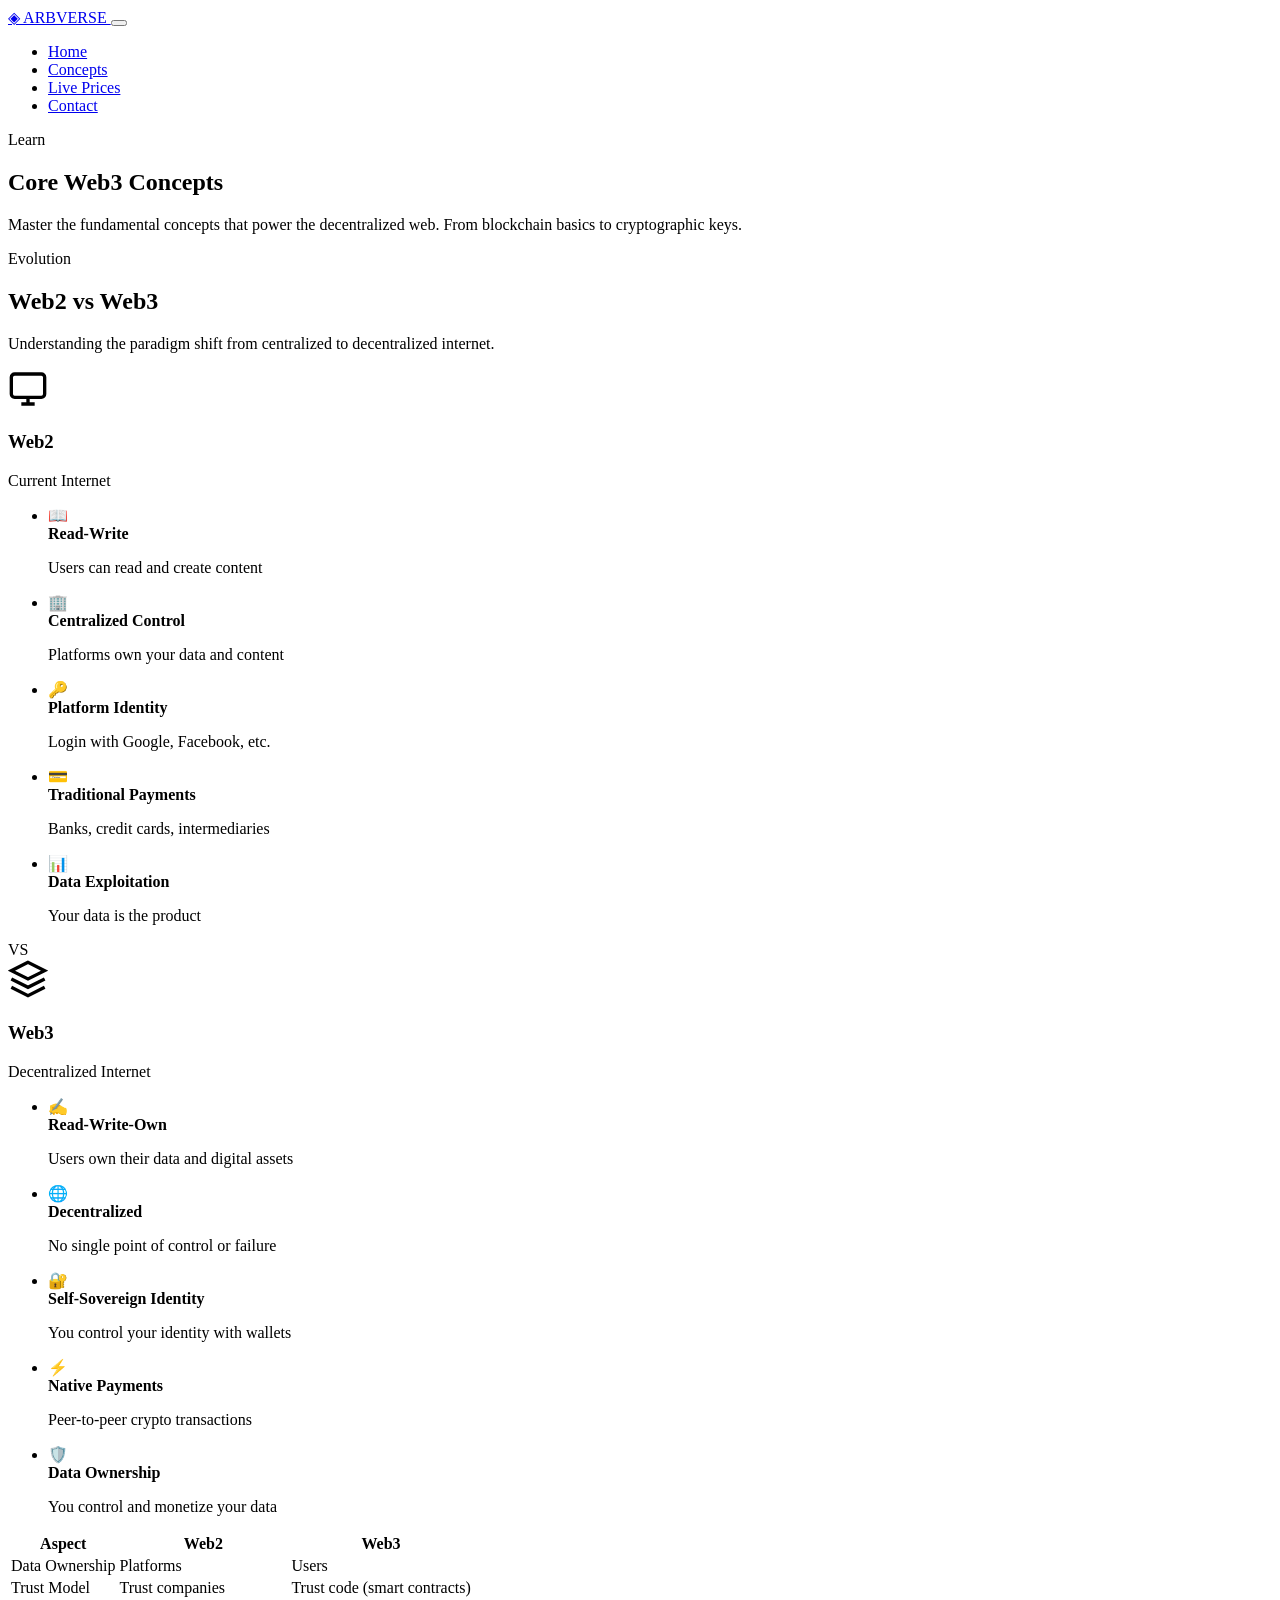
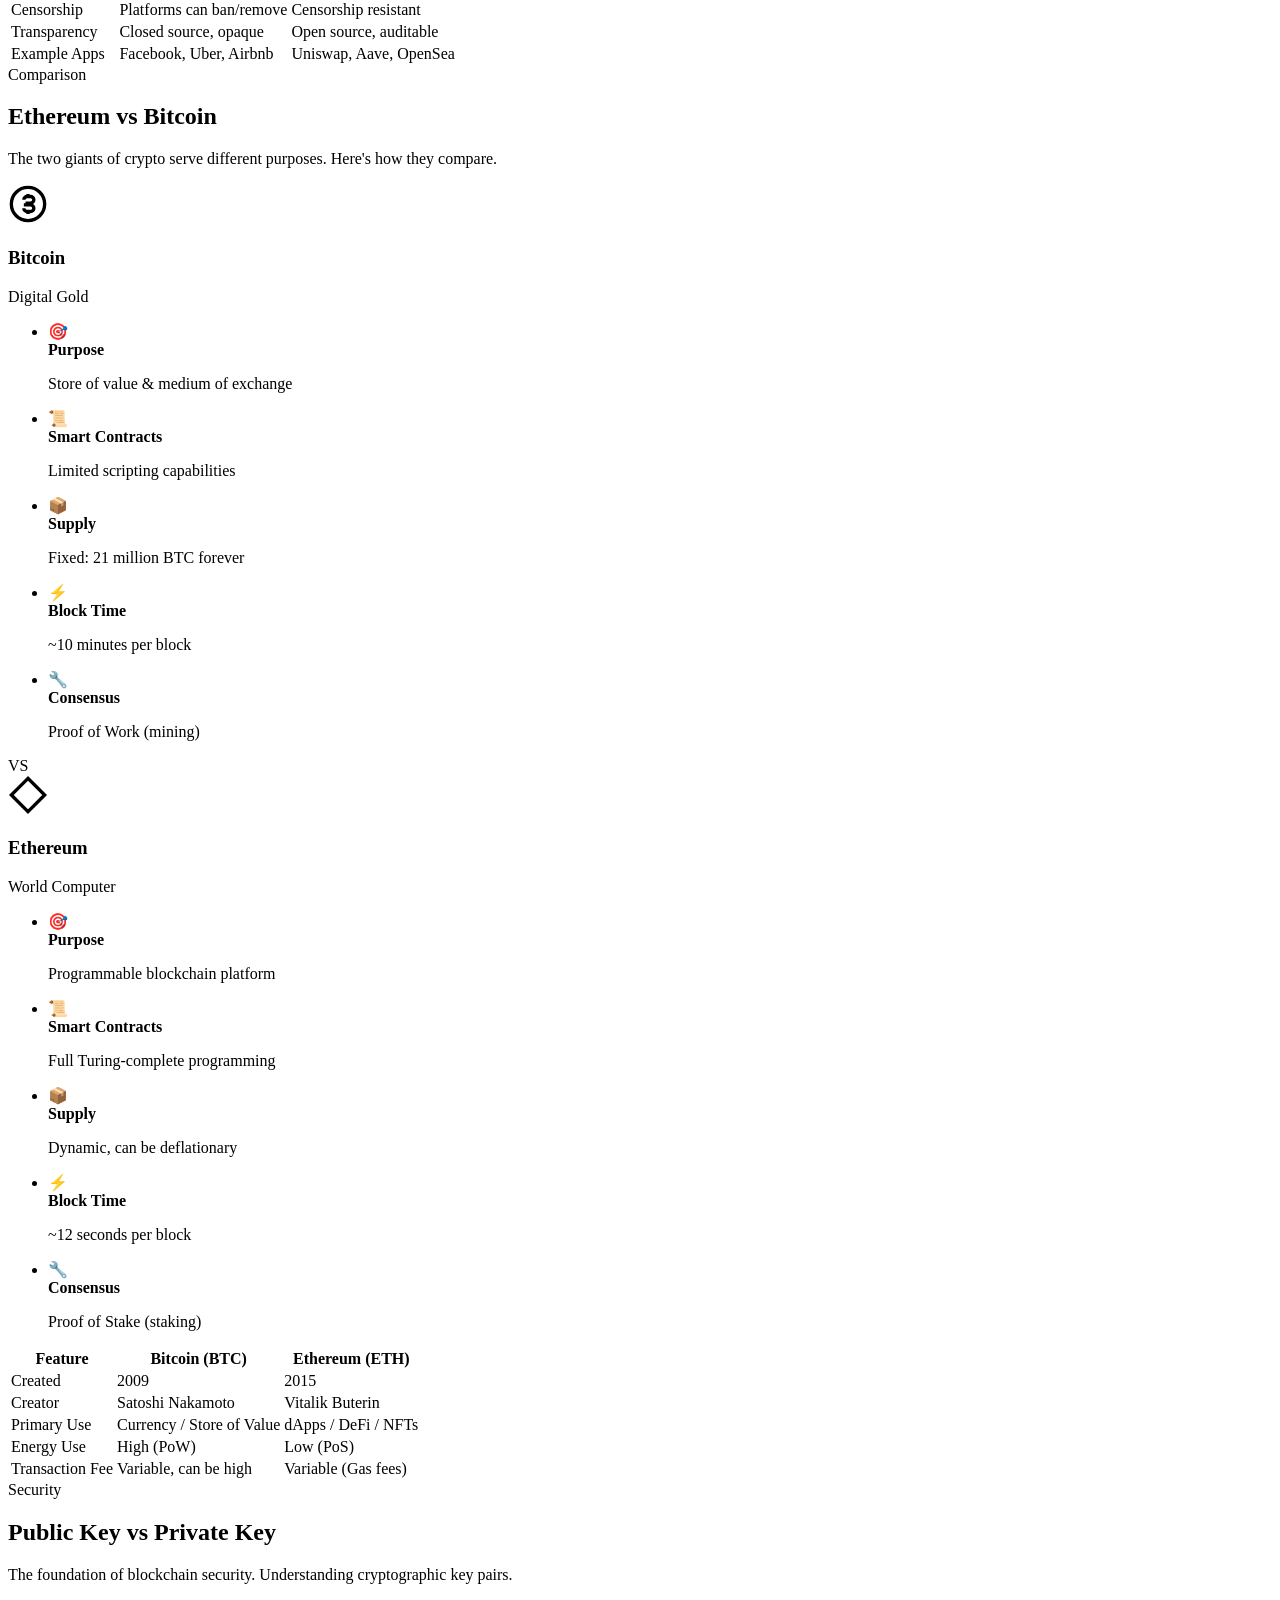
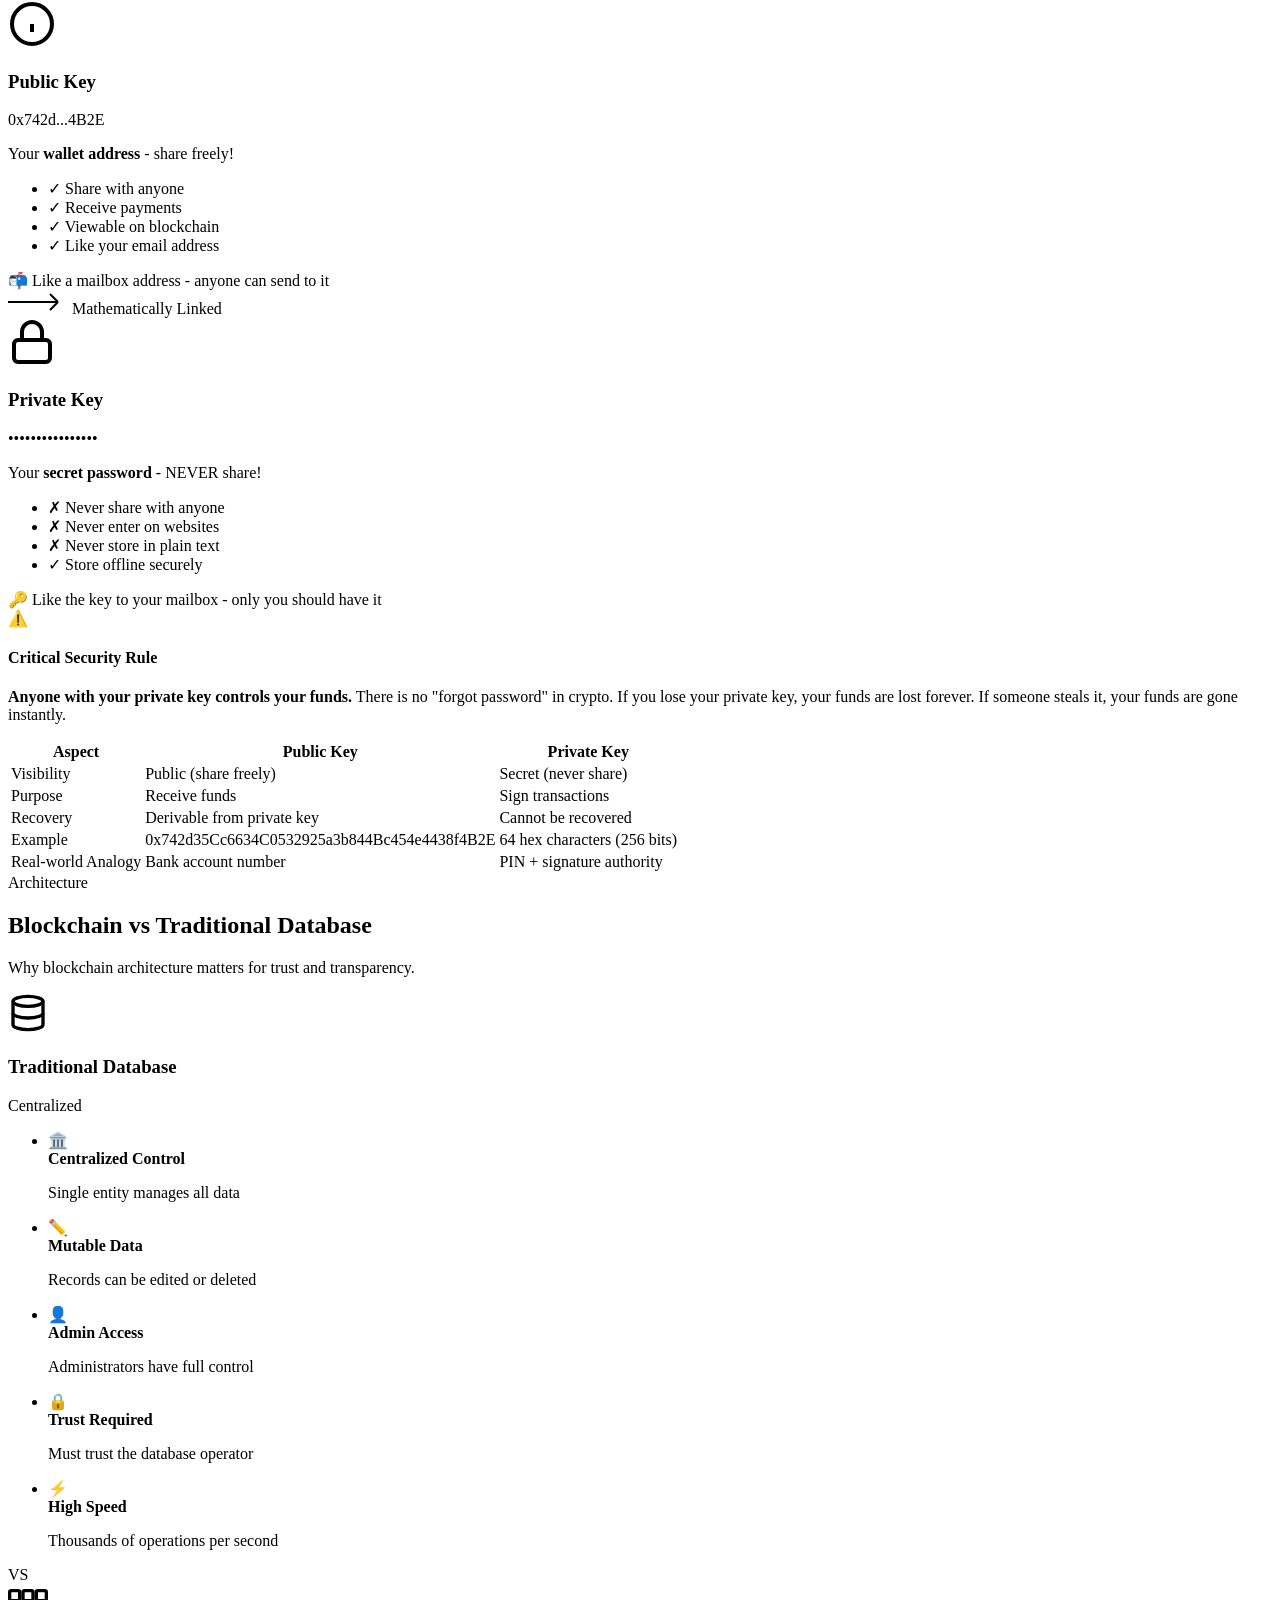
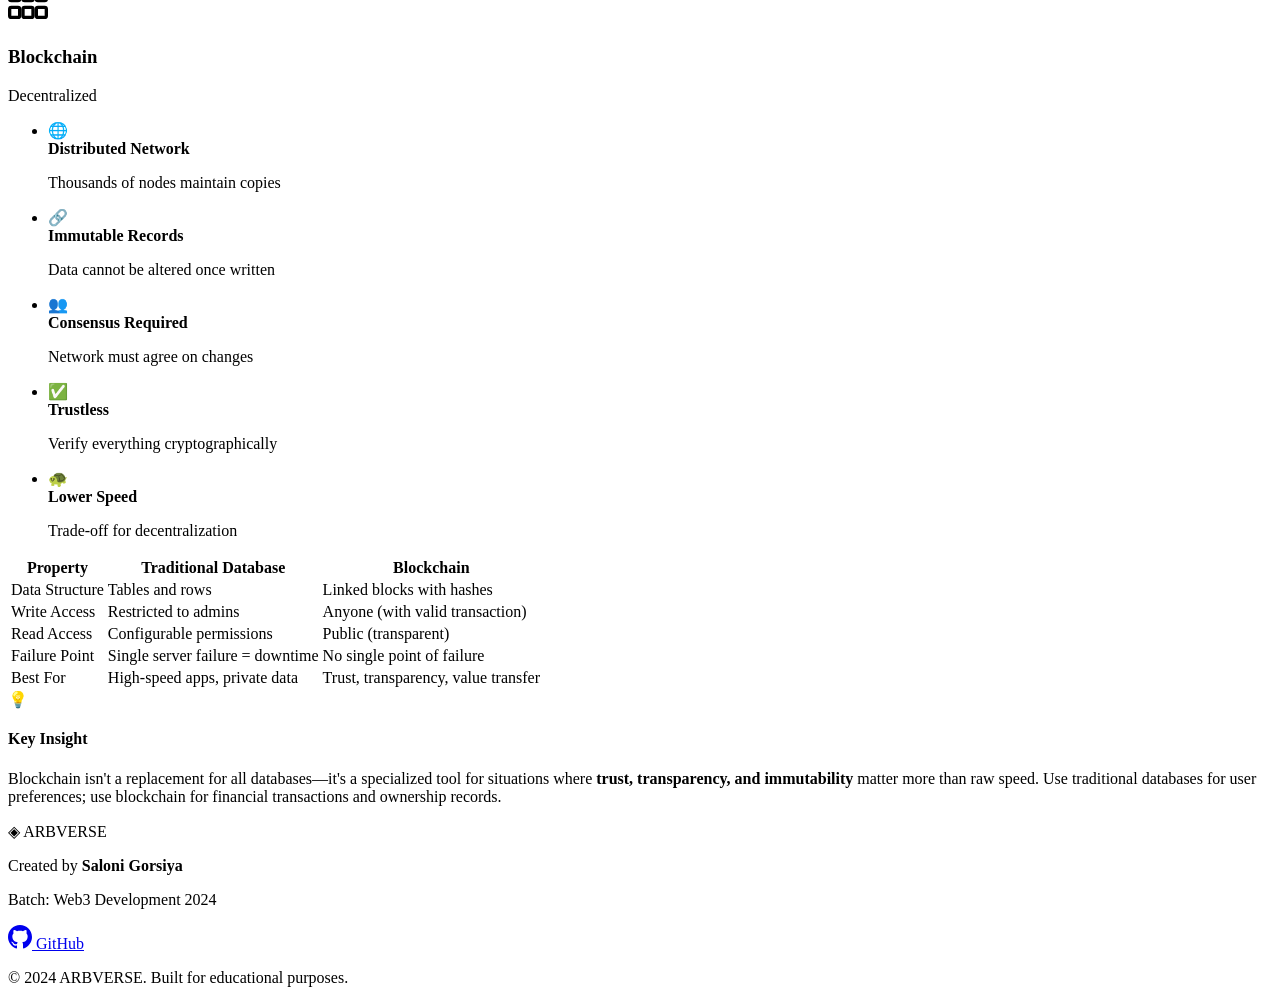
==== concepts.html @ 71afaff0 "Add files via upload" ====
<!DOCTYPE html>
<html lang="en">
<head>
    <meta charset="UTF-8">
    <meta name="viewport" content="width=device-width, initial-scale=1.0">
    <title>Web3 Concepts - ARBVERSE</title>
    <link rel="stylesheet" href="css/style.css">
    <link rel="preconnect" href="[fonts.googleapis.com](https://fonts.googleapis.com)">
    <link rel="preconnect" href="[fonts.gstatic.com](https://fonts.gstatic.com)" crossorigin>
    <link href="[fonts.googleapis.com](https://fonts.googleapis.com/css2?family=Inter:wght@300;400;500;600;700;800&display=swap)" rel="stylesheet">
</head>
<body>
    <nav class="navbar">
        <div class="nav-container">
            <a href="index.html" class="nav-logo">
                <span class="logo-icon">◈</span>
                ARBVERSE
            </a>
            <button class="nav-toggle" aria-label="Toggle navigation">
                <span></span>
                <span></span>
                <span></span>
            </button>
            <ul class="nav-menu">
                <li><a href="index.html" class="nav-link">Home</a></li>
                <li><a href="concepts.html" class="nav-link active">Concepts</a></li>
                <li><a href="prices.html" class="nav-link">Live Prices</a></li>
                <li><a href="index.html#contact" class="nav-link">Contact</a></li>
            </ul>
        </div>
    </nav>

    <main>
        <!-- Page Header -->
        <section class="page-header">
            <div class="container">
                <span class="section-badge">Learn</span>
                <h1 class="page-title">Core Web3 Concepts</h1>
                <p class="page-subtitle">
                    Master the fundamental concepts that power the decentralized web. 
                    From blockchain basics to cryptographic keys.
                </p>
            </div>
        </section>

        <!-- Web2 vs Web3 -->
        <section class="section" id="web2-vs-web3">
            <div class="container">
                <div class="section-header">
                    <span class="section-badge">Evolution</span>
                    <h2 class="section-title">Web2 vs Web3</h2>
                    <p class="section-subtitle">
                        Understanding the paradigm shift from centralized to decentralized internet.
                    </p>
                </div>

                <div class="comparison-container">
                    <div class="glass-card comparison-card web2">
                        <div class="comparison-header">
                            <div class="comparison-icon">
                                <svg width="40" height="40" viewBox="0 0 24 24" fill="none" stroke="currentColor" stroke-width="2">
                                    <rect x="2" y="3" width="20" height="14" rx="2" ry="2"/>
                                    <path d="M8 21h8M12 17v4"/>
                                </svg>
                            </div>
                            <h3>Web2</h3>
                            <span class="comparison-tag">Current Internet</span>
                        </div>
                        <ul class="comparison-list">
                            <li>
                                <span class="list-icon">📖</span>
                                <div>
                                    <strong>Read-Write</strong>
                                    <p>Users can read and create content</p>
                                </div>
                            </li>
                            <li>
                                <span class="list-icon">🏢</span>
                                <div>
                                    <strong>Centralized Control</strong>
                                    <p>Platforms own your data and content</p>
                                </div>
                            </li>
                            <li>
                                <span class="list-icon">🔑</span>
                                <div>
                                    <strong>Platform Identity</strong>
                                    <p>Login with Google, Facebook, etc.</p>
                                </div>
                            </li>
                            <li>
                                <span class="list-icon">💳</span>
                                <div>
                                    <strong>Traditional Payments</strong>
                                    <p>Banks, credit cards, intermediaries</p>
                                </div>
                            </li>
                            <li>
                                <span class="list-icon">📊</span>
                                <div>
                                    <strong>Data Exploitation</strong>
                                    <p>Your data is the product</p>
                                </div>
                            </li>
                        </ul>
                    </div>

                    <div class="vs-divider">
                        <span>VS</span>
                    </div>

                    <div class="glass-card comparison-card web3">
                        <div class="comparison-header">
                            <div class="comparison-icon glow">
                                <svg width="40" height="40" viewBox="0 0 24 24" fill="none" stroke="currentColor" stroke-width="2">
                                    <polygon points="12 2 2 7 12 12 22 7 12 2"/>
                                    <polyline points="2 17 12 22 22 17"/>
                                    <polyline points="2 12 12 17 22 12"/>
                                </svg>
                            </div>
                            <h3>Web3</h3>
                            <span class="comparison-tag highlight">Decentralized Internet</span>
                        </div>
                        <ul class="comparison-list">
                            <li>
                                <span class="list-icon">✍️</span>
                                <div>
                                    <strong>Read-Write-Own</strong>
                                    <p>Users own their data and digital assets</p>
                                </div>
                            </li>
                            <li>
                                <span class="list-icon">🌐</span>
                                <div>
                                    <strong>Decentralized</strong>
                                    <p>No single point of control or failure</p>
                                </div>
                            </li>
                            <li>
                                <span class="list-icon">🔐</span>
                                <div>
                                    <strong>Self-Sovereign Identity</strong>
                                    <p>You control your identity with wallets</p>
                                </div>
                            </li>
                            <li>
                                <span class="list-icon">⚡</span>
                                <div>
                                    <strong>Native Payments</strong>
                                    <p>Peer-to-peer crypto transactions</p>
                                </div>
                            </li>
                            <li>
                                <span class="list-icon">🛡️</span>
                                <div>
                                    <strong>Data Ownership</strong>
                                    <p>You control and monetize your data</p>
                                </div>
                            </li>
                        </ul>
                    </div>
                </div>

                <div class="glass-card summary-table">
                    <table>
                        <thead>
                            <tr>
                                <th>Aspect</th>
                                <th>Web2</th>
                                <th>Web3</th>
                            </tr>
                        </thead>
                        <tbody>
                            <tr>
                                <td>Data Ownership</td>
                                <td>Platforms</td>
                                <td>Users</td>
                            </tr>
                            <tr>
                                <td>Trust Model</td>
                                <td>Trust companies</td>
                                <td>Trust code (smart contracts)</td>
                            </tr>
                            <tr>
                                <td>Censorship</td>
                                <td>Platforms can ban/remove</td>
                                <td>Censorship resistant</td>
                            </tr>
                            <tr>
                                <td>Transparency</td>
                                <td>Closed source, opaque</td>
                                <td>Open source, auditable</td>
                            </tr>
                            <tr>
                                <td>Example Apps</td>
                                <td>Facebook, Uber, Airbnb</td>
                                <td>Uniswap, Aave, OpenSea</td>
                            </tr>
                        </tbody>
                    </table>
                </div>
            </div>
        </section>

        <!-- Ethereum vs Bitcoin -->
        <section class="section section-alt" id="eth-vs-btc">
            <div class="container">
                <div class="section-header">
                    <span class="section-badge">Comparison</span>
                    <h2 class="section-title">Ethereum vs Bitcoin</h2>
                    <p class="section-subtitle">
                        The two giants of crypto serve different purposes. Here's how they compare.
                    </p>
                </div>

                <div class="comparison-container">
                    <div class="glass-card comparison-card bitcoin">
                        <div class="comparison-header">
                            <div class="comparison-icon orange">
                                <svg width="40" height="40" viewBox="0 0 24 24" fill="none" stroke="currentColor" stroke-width="2">
                                    <circle cx="12" cy="12" r="10"/>
                                    <path d="M9.5 9.5c0-1.1.9-2 2-2h2c1.1 0 2 .9 2 2s-.9 2-2 2h-3"/>
                                    <path d="M9.5 14.5c0 1.1.9 2 2 2h2c1.1 0 2-.9 2-2s-.9-2-2-2h-4"/>
                                    <path d="M12 6v2M12 16v2"/>
                                </svg>
                            </div>
                            <h3>Bitcoin</h3>
                            <span class="comparison-tag orange-tag">Digital Gold</span>
                        </div>
                        <ul class="comparison-list">
                            <li>
                                <span class="list-icon">🎯</span>
                                <div>
                                    <strong>Purpose</strong>
                                    <p>Store of value & medium of exchange</p>
                                </div>
                            </li>
                            <li>
                                <span class="list-icon">📜</span>
                                <div>
                                    <strong>Smart Contracts</strong>
                                    <p>Limited scripting capabilities</p>
                                </div>
                            </li>
                            <li>
                                <span class="list-icon">📦</span>
                                <div>
                                    <strong>Supply</strong>
                                    <p>Fixed: 21 million BTC forever</p>
                                </div>
                            </li>
                            <li>
                                <span class="list-icon">⚡</span>
                                <div>
                                    <strong>Block Time</strong>
                                    <p>~10 minutes per block</p>
                                </div>
                            </li>
                            <li>
                                <span class="list-icon">🔧</span>
                                <div>
                                    <strong>Consensus</strong>
                                    <p>Proof of Work (mining)</p>
                                </div>
                            </li>
                        </ul>
                    </div>

                    <div class="vs-divider">
                        <span>VS</span>
                    </div>

                    <div class="glass-card comparison-card ethereum">
                        <div class="comparison-header">
                            <div class="comparison-icon glow">
                                <svg width="40" height="40" viewBox="0 0 24 24" fill="none" stroke="currentColor" stroke-width="2">
                                    <polygon points="12 2 2 12 12 22 22 12"/>
                                </svg>
                            </div>
                            <h3>Ethereum</h3>
                            <span class="comparison-tag highlight">World Computer</span>
                        </div>
                        <ul class="comparison-list">
                            <li>
                                <span class="list-icon">🎯</span>
                                <div>
                                    <strong>Purpose</strong>
                                    <p>Programmable blockchain platform</p>
                                </div>
                            </li>
                            <li>
                                <span class="list-icon">📜</span>
                                <div>
                                    <strong>Smart Contracts</strong>
                                    <p>Full Turing-complete programming</p>
                                </div>
                            </li>
                            <li>
                                <span class="list-icon">📦</span>
                                <div>
                                    <strong>Supply</strong>
                                    <p>Dynamic, can be deflationary</p>
                                </div>
                            </li>
                            <li>
                                <span class="list-icon">⚡</span>
                                <div>
                                    <strong>Block Time</strong>
                                    <p>~12 seconds per block</p>
                                </div>
                            </li>
                            <li>
                                <span class="list-icon">🔧</span>
                                <div>
                                    <strong>Consensus</strong>
                                    <p>Proof of Stake (staking)</p>
                                </div>
                            </li>
                        </ul>
                    </div>
                </div>

                <div class="glass-card summary-table">
                    <table>
                        <thead>
                            <tr>
                                <th>Feature</th>
                                <th>Bitcoin (BTC)</th>
                                <th>Ethereum (ETH)</th>
                            </tr>
                        </thead>
                        <tbody>
                            <tr>
                                <td>Created</td>
                                <td>2009</td>
                                <td>2015</td>
                            </tr>
                            <tr>
                                <td>Creator</td>
                                <td>Satoshi Nakamoto</td>
                                <td>Vitalik Buterin</td>
                            </tr>
                            <tr>
                                <td>Primary Use</td>
                                <td>Currency / Store of Value</td>
                                <td>dApps / DeFi / NFTs</td>
                            </tr>
                            <tr>
                                <td>Energy Use</td>
                                <td>High (PoW)</td>
                                <td>Low (PoS)</td>
                            </tr>
                            <tr>
                                <td>Transaction Fee</td>
                                <td>Variable, can be high</td>
                                <td>Variable (Gas fees)</td>
                            </tr>
                        </tbody>
                    </table>
                </div>
            </div>
        </section>

        <!-- Public vs Private Key -->
        <section class="section" id="keys">
            <div class="container">
                <div class="section-header">
                    <span class="section-badge">Security</span>
                    <h2 class="section-title">Public Key vs Private Key</h2>
                    <p class="section-subtitle">
                        The foundation of blockchain security. Understanding cryptographic key pairs.
                    </p>
                </div>

                <div class="keys-visual">
                    <div class="glass-card key-card public-key">
                        <div class="key-icon public">
                            <svg width="48" height="48" viewBox="0 0 24 24" fill="none" stroke="currentColor" stroke-width="2">
                                <circle cx="12" cy="12" r="10"/>
                                <path d="M12 16v-4M12 8h.01"/>
                            </svg>
                        </div>
                        <h3>Public Key</h3>
                        <p class="key-address">0x742d...4B2E</p>
                        <div class="key-description">
                            <p>Your <strong>wallet address</strong> - share freely!</p>
                        </div>
                        <ul class="key-features">
                            <li>✓ Share with anyone</li>
                            <li>✓ Receive payments</li>
                            <li>✓ Viewable on blockchain</li>
                            <li>✓ Like your email address</li>
                        </ul>
                        <div class="key-metaphor">
                            <span class="metaphor-icon">📬</span>
                            <span>Like a mailbox address - anyone can send to it</span>
                        </div>
                    </div>

                    <div class="key-arrow">
                        <svg width="60" height="24" viewBox="0 0 60 24">
                            <path d="M0 12h50M50 12l-8-8M50 12l-8 8" stroke="currentColor" stroke-width="2" fill="none"/>
                        </svg>
                        <span>Mathematically Linked</span>
                    </div>

                    <div class="glass-card key-card private-key">
                        <div class="key-icon private">
                            <svg width="48" height="48" viewBox="0 0 24 24" fill="none" stroke="currentColor" stroke-width="2">
                                <rect x="3" y="11" width="18" height="11" rx="2" ry="2"/>
                                <path d="M7 11V7a5 5 0 0110 0v4"/>
                            </svg>
                        </div>
                        <h3>Private Key</h3>
                        <p class="key-address secret">••••••••••••••••</p>
                        <div class="key-description">
                            <p>Your <strong>secret password</strong> - NEVER share!</p>
                        </div>
                        <ul class="key-features danger">
                            <li>✗ Never share with anyone</li>
                            <li>✗ Never enter on websites</li>
                            <li>✗ Never store in plain text</li>
                            <li>✓ Store offline securely</li>
                        </ul>
                        <div class="key-metaphor danger">
                            <span class="metaphor-icon">🔑</span>
                            <span>Like the key to your mailbox - only you should have it</span>
                        </div>
                    </div>
                </div>

                <div class="glass-card warning-card">
                    <div class="warning-icon">⚠️</div>
                    <div class="warning-content">
                        <h4>Critical Security Rule</h4>
                        <p>
                            <strong>Anyone with your private key controls your funds.</strong> 
                            There is no "forgot password" in crypto. If you lose your private key, 
                            your funds are lost forever. If someone steals it, your funds are gone instantly.
                        </p>
                    </div>
                </div>

                <div class="glass-card summary-table">
                    <table>
                        <thead>
                            <tr>
                                <th>Aspect</th>
                                <th>Public Key</th>
                                <th>Private Key</th>
                            </tr>
                        </thead>
                        <tbody>
                            <tr>
                                <td>Visibility</td>
                                <td>Public (share freely)</td>
                                <td>Secret (never share)</td>
                            </tr>
                            <tr>
                                <td>Purpose</td>
                                <td>Receive funds</td>
                                <td>Sign transactions</td>
                            </tr>
                            <tr>
                                <td>Recovery</td>
                                <td>Derivable from private key</td>
                                <td>Cannot be recovered</td>
                            </tr>
                            <tr>
                                <td>Example</td>
                                <td>0x742d35Cc6634C0532925a3b844Bc454e4438f4B2E</td>
                                <td>64 hex characters (256 bits)</td>
                            </tr>
                            <tr>
                                <td>Real-world Analogy</td>
                                <td>Bank account number</td>
                                <td>PIN + signature authority</td>
                            </tr>
                        </tbody>
                    </table>
                </div>
            </div>
        </section>

        <!-- Blockchain vs Traditional Database -->
        <section class="section section-alt" id="blockchain-vs-db">
            <div class="container">
                <div class="section-header">
                    <span class="section-badge">Architecture</span>
                    <h2 class="section-title">Blockchain vs Traditional Database</h2>
                    <p class="section-subtitle">
                        Why blockchain architecture matters for trust and transparency.
                    </p>
                </div>

                <div class="comparison-container">
                    <div class="glass-card comparison-card database">
                        <div class="comparison-header">
                            <div class="comparison-icon gray">
                                <svg width="40" height="40" viewBox="0 0 24 24" fill="none" stroke="currentColor" stroke-width="2">
                                    <ellipse cx="12" cy="5" rx="9" ry="3"/>
                                    <path d="M21 12c0 1.66-4 3-9 3s-9-1.34-9-3"/>
                                    <path d="M3 5v14c0 1.66 4 3 9 3s9-1.34 9-3V5"/>
                                </svg>
                            </div>
                            <h3>Traditional Database</h3>
                            <span class="comparison-tag gray-tag">Centralized</span>
                        </div>
                        <ul class="comparison-list">
                            <li>
                                <span class="list-icon">🏛️</span>
                                <div>
                                    <strong>Centralized Control</strong>
                                    <p>Single entity manages all data</p>
                                </div>
                            </li>
                            <li>
                                <span class="list-icon">✏️</span>
                                <div>
                                    <strong>Mutable Data</strong>
                                    <p>Records can be edited or deleted</p>
                                </div>
                            </li>
                            <li>
                                <span class="list-icon">👤</span>
                                <div>
                                    <strong>Admin Access</strong>
                                    <p>Administrators have full control</p>
                                </div>
                            </li>
                            <li>
                                <span class="list-icon">🔒</span>
                                <div>
                                    <strong>Trust Required</strong>
                                    <p>Must trust the database operator</p>
                                </div>
                            </li>
                            <li>
                                <span class="list-icon">⚡</span>
                                <div>
                                    <strong>High Speed</strong>
                                    <p>Thousands of operations per second</p>
                                </div>
                            </li>
                        </ul>
                    </div>

                    <div class="vs-divider">
                        <span>VS</span>
                    </div>

                    <div class="glass-card comparison-card blockchain">
                        <div class="comparison-header">
                            <div class="comparison-icon glow">
                                <svg width="40" height="40" viewBox="0 0 24 24" fill="none" stroke="currentColor" stroke-width="2">
                                    <rect x="1" y="4" width="6" height="6" rx="1"/>
                                    <rect x="9" y="4" width="6" height="6" rx="1"/>
                                    <rect x="17" y="4" width="6" height="6" rx="1"/>
                                    <rect x="1" y="14" width="6" height="6" rx="1"/>
                                    <rect x="9" y="14" width="6" height="6" rx="1"/>
                                    <rect x="17" y="14" width="6" height="6" rx="1"/>
                                </svg>
                            </div>
                            <h3>Blockchain</h3>
                            <span class="comparison-tag highlight">Decentralized</span>
                        </div>
                        <ul class="comparison-list">
                            <li>
                                <span class="list-icon">🌐</span>
                                <div>
                                    <strong>Distributed Network</strong>
                                    <p>Thousands of nodes maintain copies</p>
                                </div>
                            </li>
                            <li>
                                <span class="list-icon">🔗</span>
                                <div>
                                    <strong>Immutable Records</strong>
                                    <p>Data cannot be altered once written</p>
                                </div>
                            </li>
                            <li>
                                <span class="list-icon">👥</span>
                                <div>
                                    <strong>Consensus Required</strong>
                                    <p>Network must agree on changes</p>
                                </div>
                            </li>
                            <li>
                                <span class="list-icon">✅</span>
                                <div>
                                    <strong>Trustless</strong>
                                    <p>Verify everything cryptographically</p>
                                </div>
                            </li>
                            <li>
                                <span class="list-icon">🐢</span>
                                <div>
                                    <strong>Lower Speed</strong>
                                    <p>Trade-off for decentralization</p>
                                </div>
                            </li>
                        </ul>
                    </div>
                </div>

                <div class="glass-card summary-table">
                    <table>
                        <thead>
                            <tr>
                                <th>Property</th>
                                <th>Traditional Database</th>
                                <th>Blockchain</th>
                            </tr>
                        </thead>
                        <tbody>
                            <tr>
                                <td>Data Structure</td>
                                <td>Tables and rows</td>
                                <td>Linked blocks with hashes</td>
                            </tr>
                            <tr>
                                <td>Write Access</td>
                                <td>Restricted to admins</td>
                                <td>Anyone (with valid transaction)</td>
                            </tr>
                            <tr>
                                <td>Read Access</td>
                                <td>Configurable permissions</td>
                                <td>Public (transparent)</td>
                            </tr>
                            <tr>
                                <td>Failure Point</td>
                                <td>Single server failure = downtime</td>
                                <td>No single point of failure</td>
                            </tr>
                            <tr>
                                <td>Best For</td>
                                <td>High-speed apps, private data</td>
                                <td>Trust, transparency, value transfer</td>
                            </tr>
                        </tbody>
                    </table>
                </div>

                <div class="glass-card insight-card">
                    <div class="insight-icon">💡</div>
                    <div class="insight-content">
                        <h4>Key Insight</h4>
                        <p>
                            Blockchain isn't a replacement for all databases—it's a specialized tool for 
                            situations where <strong>trust, transparency, and immutability</strong> matter 
                            more than raw speed. Use traditional databases for user preferences; 
                            use blockchain for financial transactions and ownership records.
                        </p>
                    </div>
                </div>
            </div>
        </section>
    </main>

    <footer class="footer">
        <div class="container">
            <div class="footer-content">
                <div class="footer-brand">
                    <span class="logo-icon">◈</span>
                    <span>ARBVERSE</span>
                </div>
                <div class="footer-info">
                    <p>Created by <strong>Saloni Gorsiya</strong></p>
                    <p>Batch: Web3 Development 2024</p>
                </div>
                <div class="footer-links">
                    <a href="[github.com](https://github.com/salonigorsiya)" target="_blank" rel="noopener noreferrer" class="footer-link">
                        <svg width="24" height="24" viewBox="0 0 24 24" fill="currentColor">
                            <path d="M12 0c-6.626 0-12 5.373-12 12 0 5.302 3.438 9.8 8.207 11.387.599.111.793-.261.793-.577v-2.234c-3.338.726-4.033-1.416-4.033-1.416-.546-1.387-1.333-1.756-1.333-1.756-1.089-.745.083-.729.083-.729 1.205.084 1.839 1.237 1.839 1.237 1.07 1.834 2.807 1.304 3.492.997.107-.775.418-1.305.762-1.604-2.665-.305-5.467-1.334-5.467-5.931 0-1.311.469-2.381 1.236-3.221-.124-.303-.535-1.524.117-3.176 0 0 1.008-.322 3.301 1.23.957-.266 1.983-.399 3.003-.404 1.02.005 2.047.138 3.006.404 2.291-1.552 3.297-1.23 3.297-1.23.653 1.653.242 2.874.118 3.176.77.84 1.235 1.911 1.235 3.221 0 4.609-2.807 5.624-5.479 5.921.43.372.823 1.102.823 2.222v3.293c0 .319.192.694.801.576 4.765-1.589 8.199-6.086 8.199-11.386 0-6.627-5.373-12-12-12z"/>
                        </svg>
                        <span>GitHub</span>
                    </a>
                </div>
            </div>
            <div class="footer-bottom">
                <p>© 2024 ARBVERSE. Built for educational purposes.</p>
            </div>
        </div>
    </footer>

    <script src="js/script.js"></script>
</body>
</html>
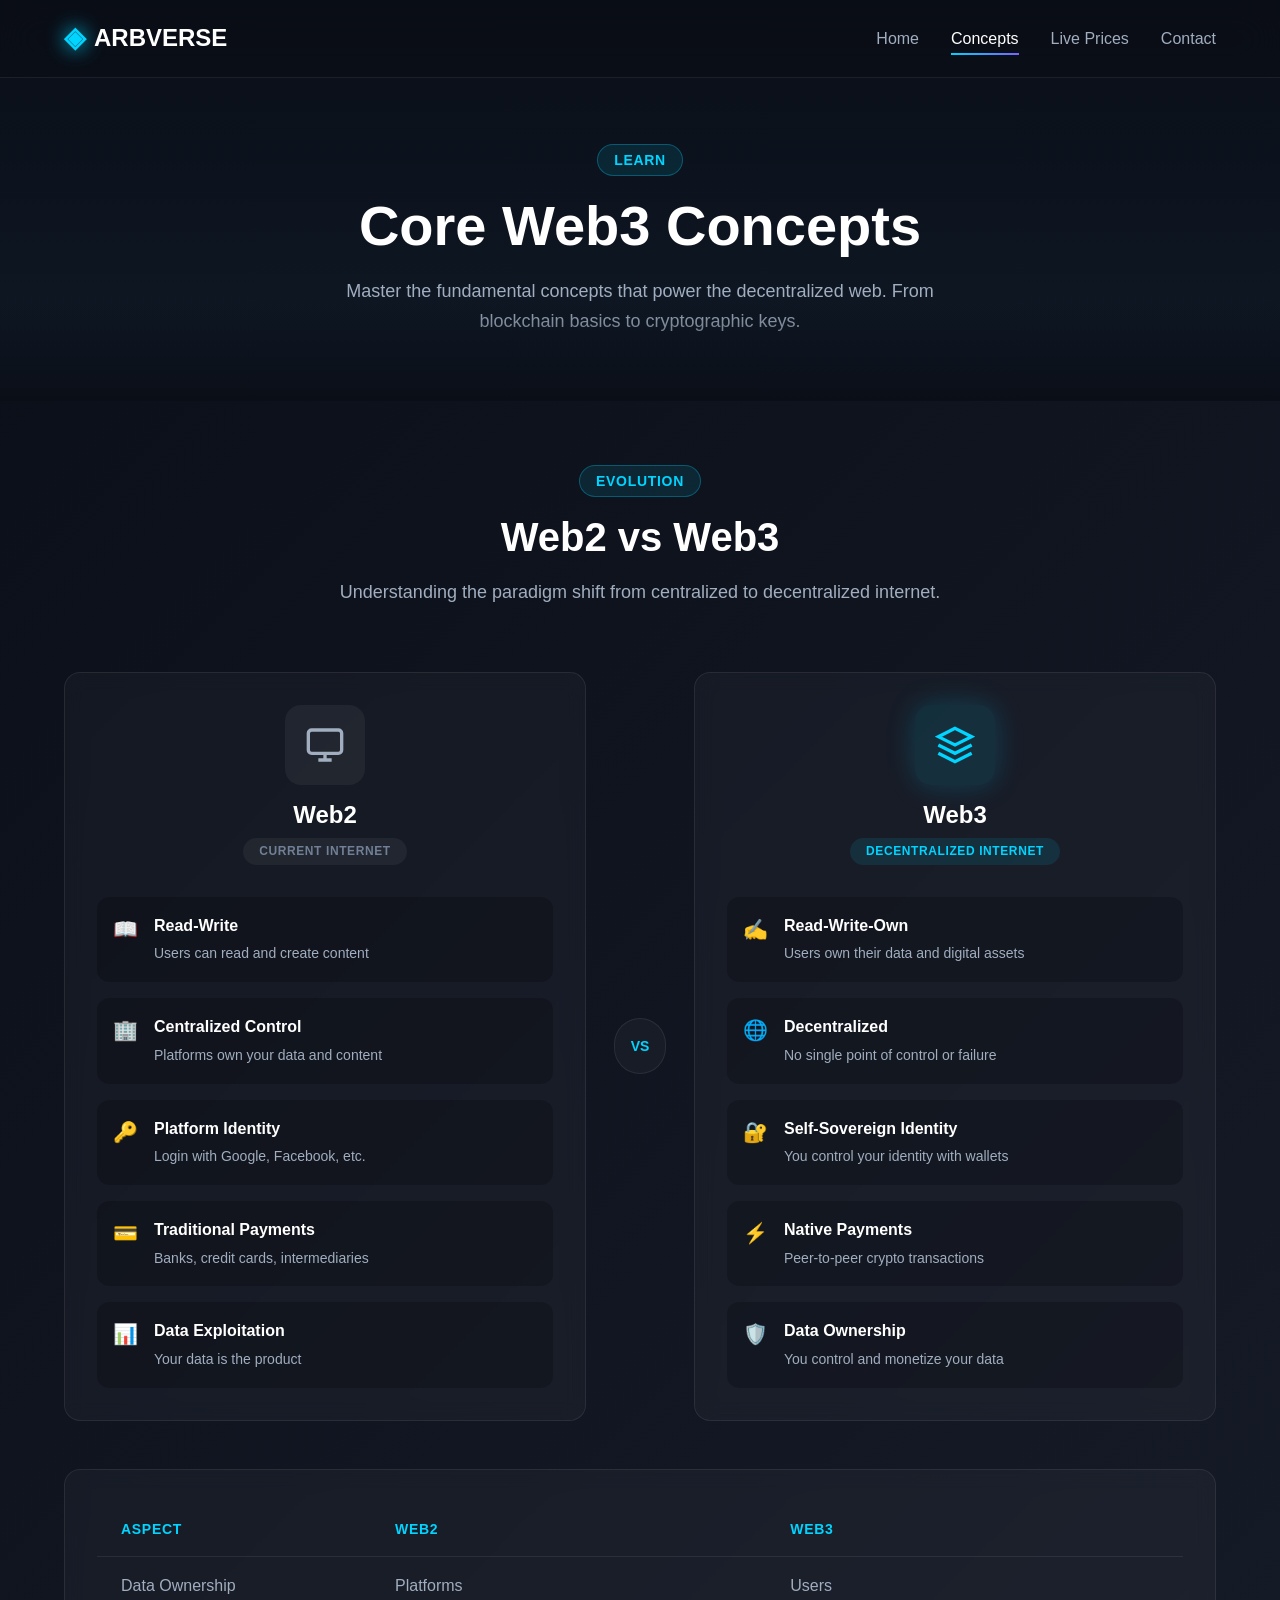
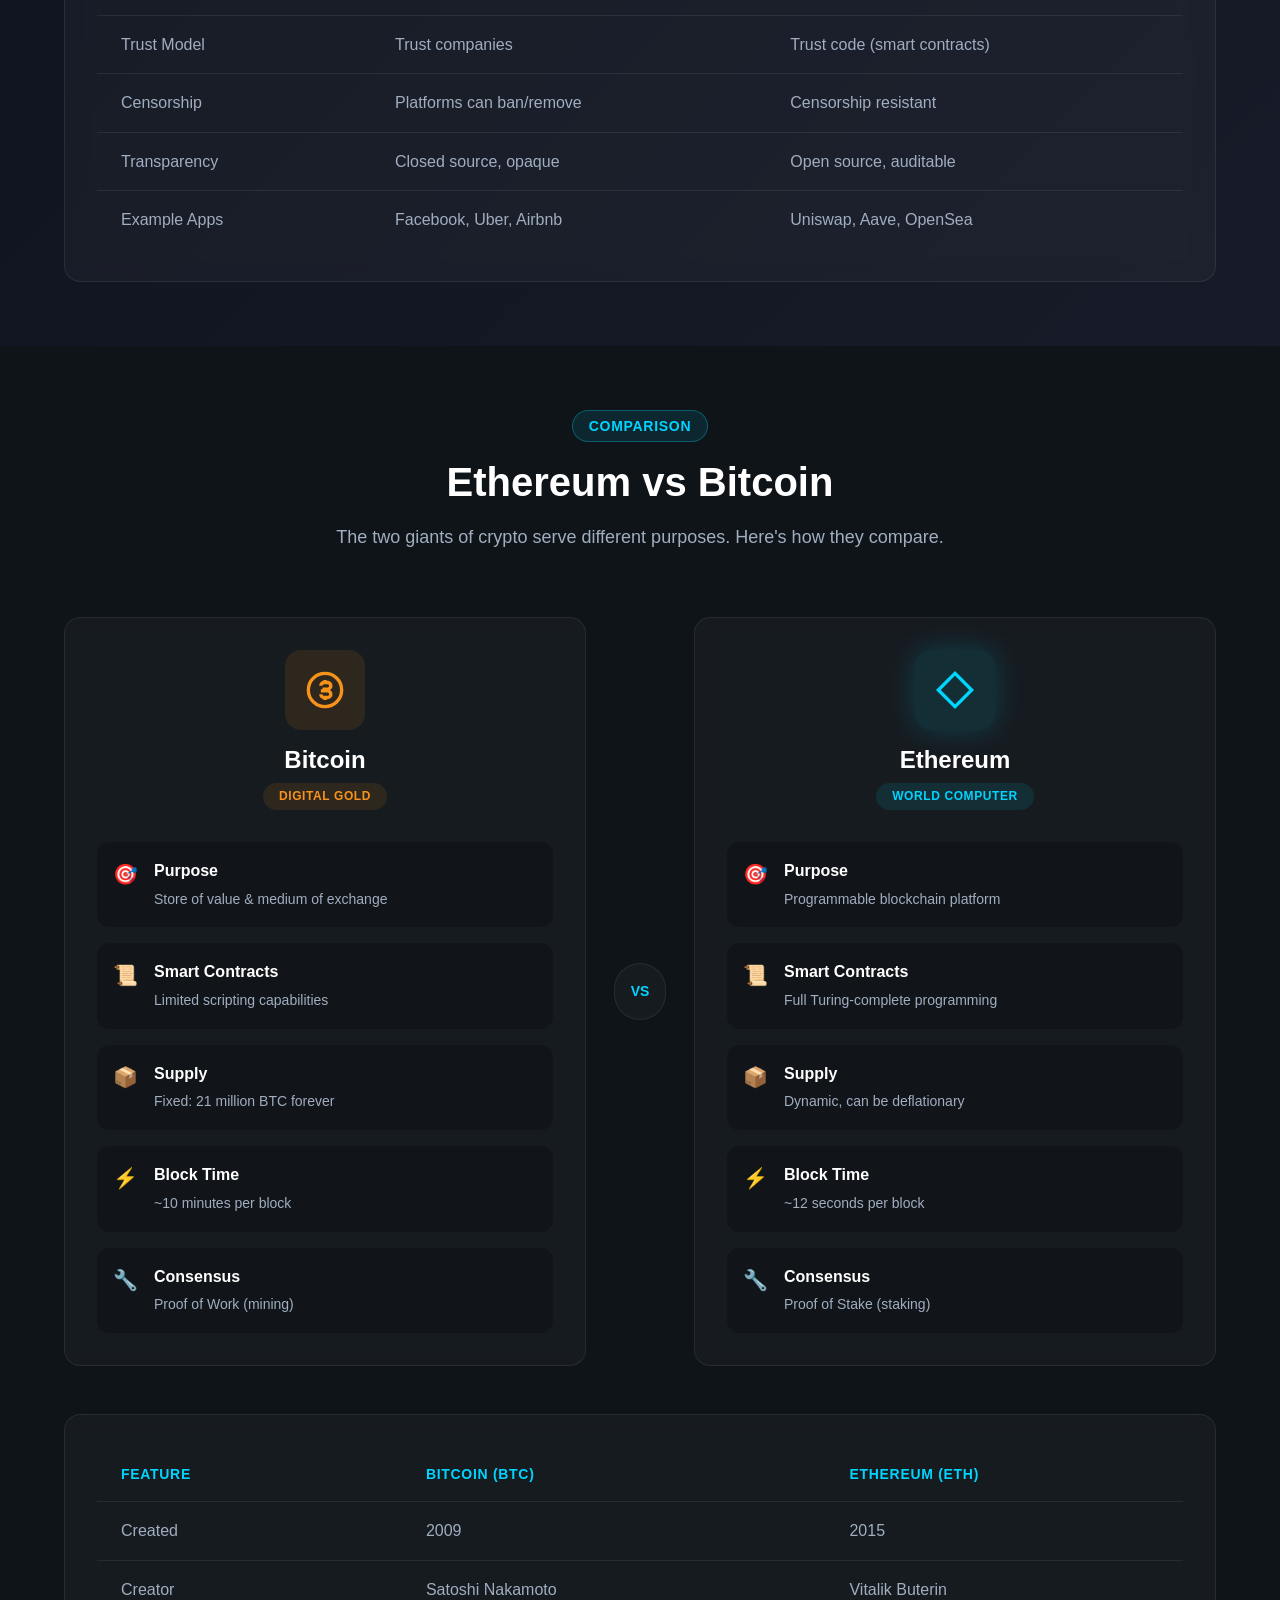
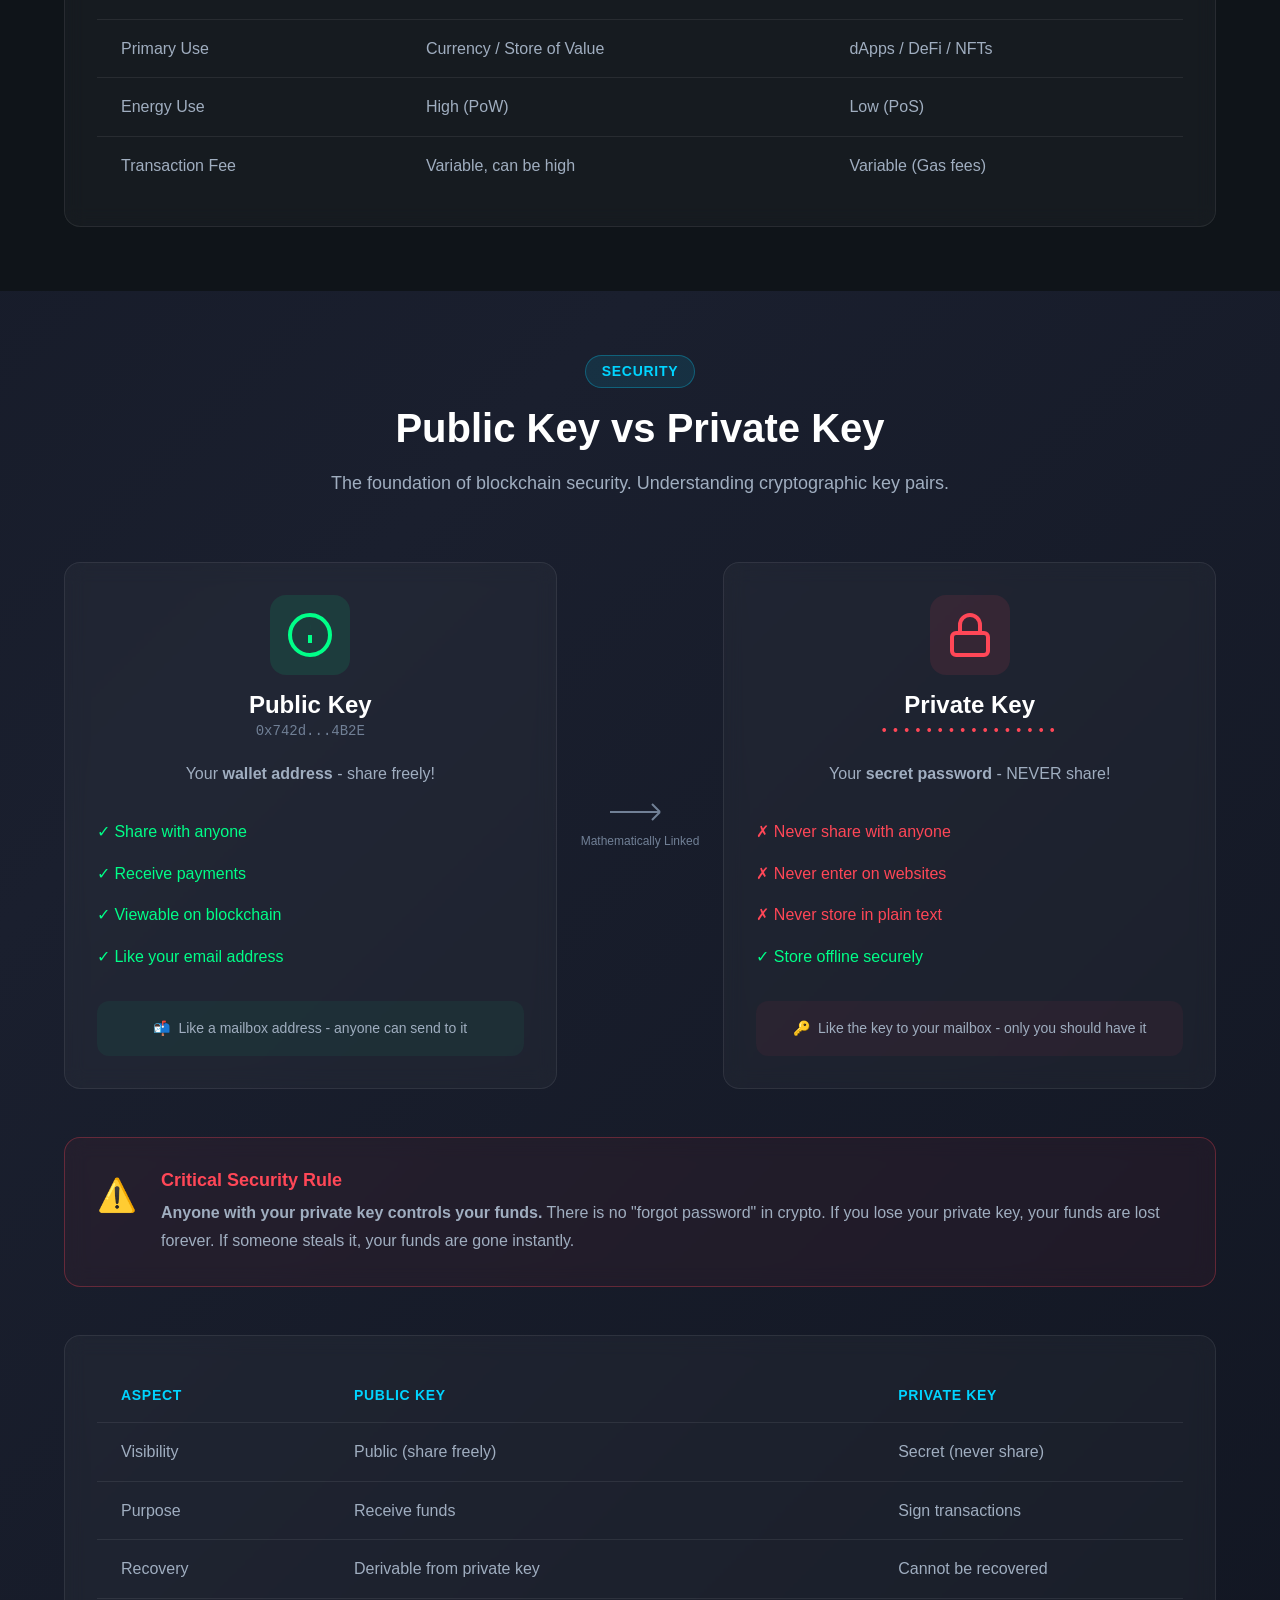
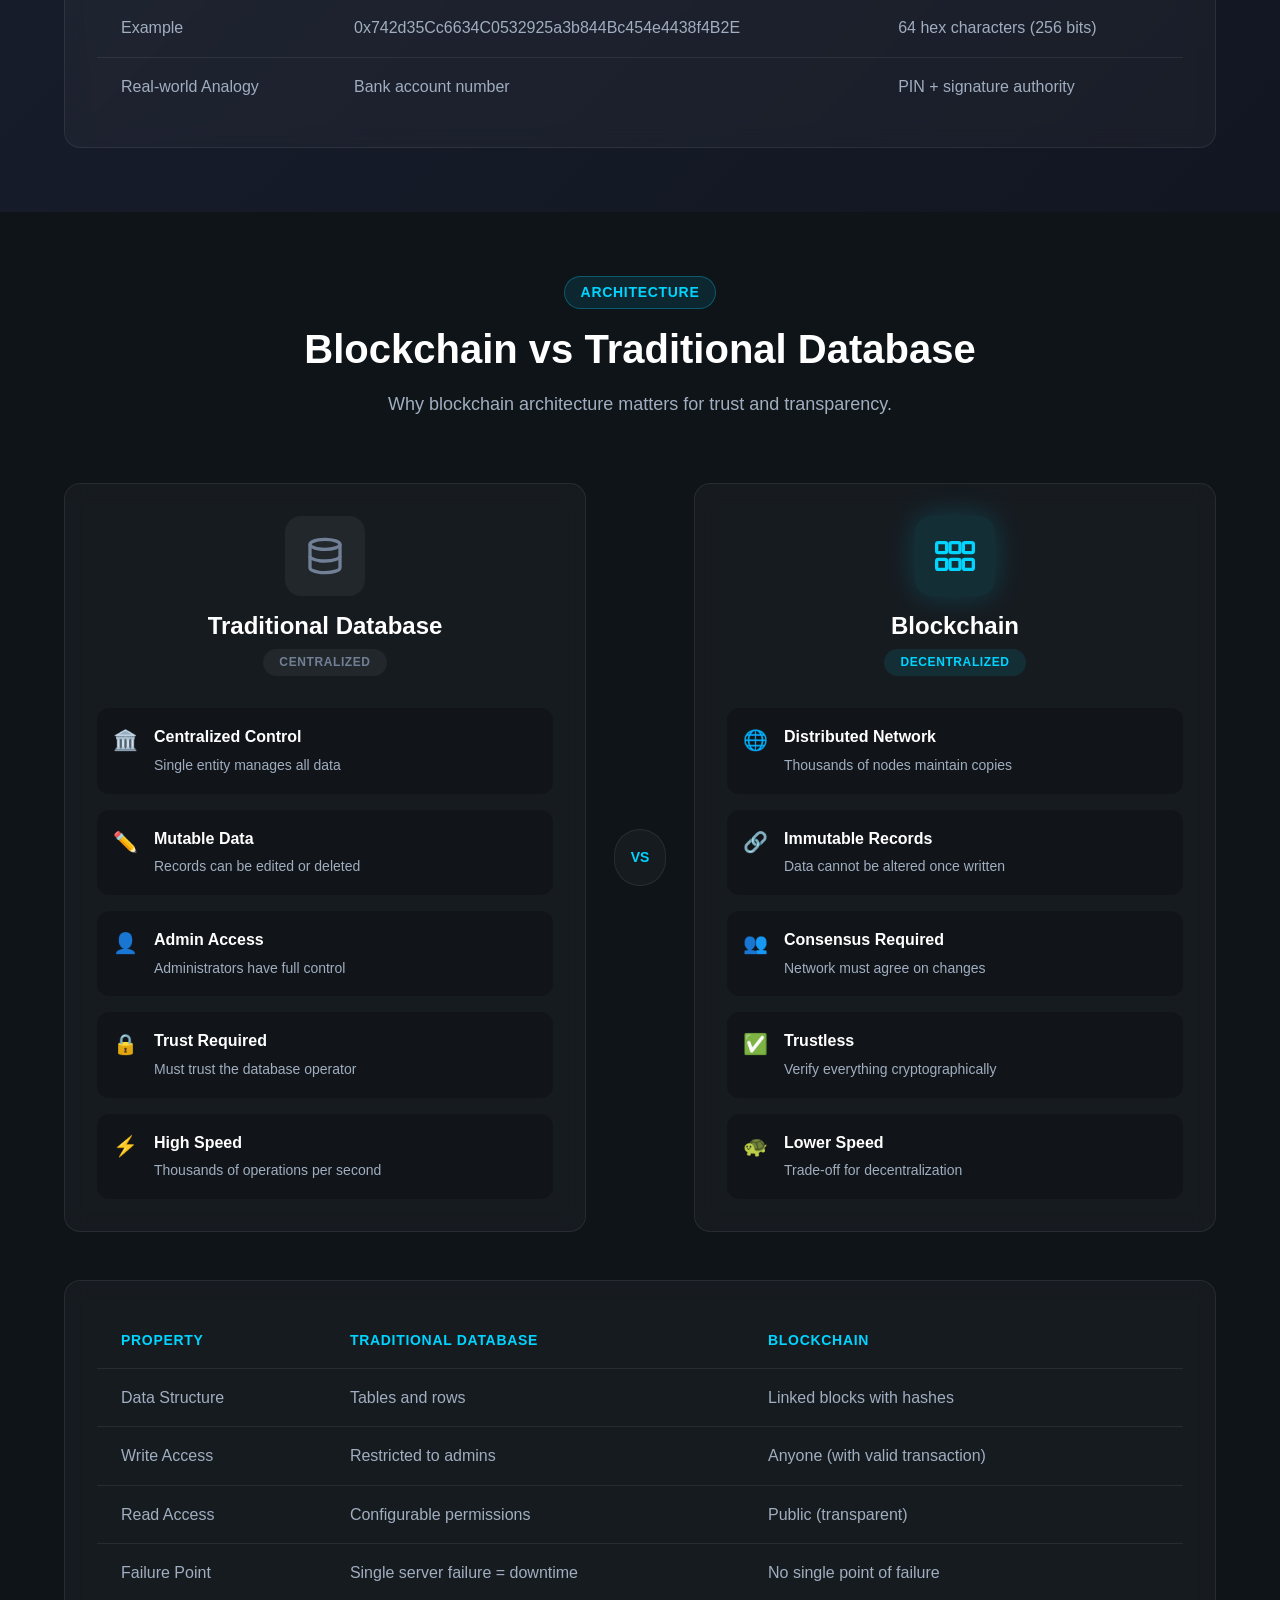
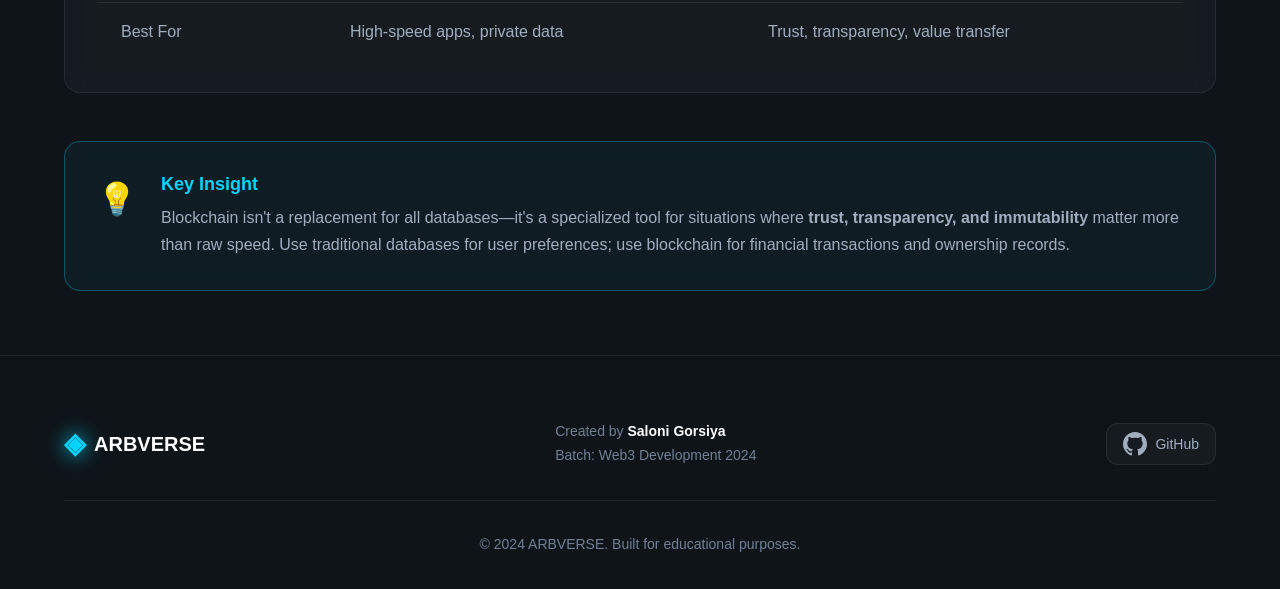
==== commit df9755b8: "Initial commit" ====
--- a/concepts.html
+++ b/concepts.html
@@ -1,690 +1,690 @@
-<!DOCTYPE html>
-<html lang="en">
-<head>
-    <meta charset="UTF-8">
-    <meta name="viewport" content="width=device-width, initial-scale=1.0">
-    <title>Web3 Concepts - ARBVERSE</title>
-    <link rel="stylesheet" href="css/style.css">
-    <link rel="preconnect" href="[fonts.googleapis.com](https://fonts.googleapis.com)">
-    <link rel="preconnect" href="[fonts.gstatic.com](https://fonts.gstatic.com)" crossorigin>
-    <link href="[fonts.googleapis.com](https://fonts.googleapis.com/css2?family=Inter:wght@300;400;500;600;700;800&display=swap)" rel="stylesheet">
-</head>
-<body>
-    <nav class="navbar">
-        <div class="nav-container">
-            <a href="index.html" class="nav-logo">
-                <span class="logo-icon">◈</span>
-                ARBVERSE
-            </a>
-            <button class="nav-toggle" aria-label="Toggle navigation">
-                <span></span>
-                <span></span>
-                <span></span>
-            </button>
-            <ul class="nav-menu">
-                <li><a href="index.html" class="nav-link">Home</a></li>
-                <li><a href="concepts.html" class="nav-link active">Concepts</a></li>
-                <li><a href="prices.html" class="nav-link">Live Prices</a></li>
-                <li><a href="index.html#contact" class="nav-link">Contact</a></li>
-            </ul>
-        </div>
-    </nav>
-
-    <main>
-        <!-- Page Header -->
-        <section class="page-header">
-            <div class="container">
-                <span class="section-badge">Learn</span>
-                <h1 class="page-title">Core Web3 Concepts</h1>
-                <p class="page-subtitle">
-                    Master the fundamental concepts that power the decentralized web. 
-                    From blockchain basics to cryptographic keys.
-                </p>
-            </div>
-        </section>
-
-        <!-- Web2 vs Web3 -->
-        <section class="section" id="web2-vs-web3">
-            <div class="container">
-                <div class="section-header">
-                    <span class="section-badge">Evolution</span>
-                    <h2 class="section-title">Web2 vs Web3</h2>
-                    <p class="section-subtitle">
-                        Understanding the paradigm shift from centralized to decentralized internet.
-                    </p>
-                </div>
-
-                <div class="comparison-container">
-                    <div class="glass-card comparison-card web2">
-                        <div class="comparison-header">
-                            <div class="comparison-icon">
-                                <svg width="40" height="40" viewBox="0 0 24 24" fill="none" stroke="currentColor" stroke-width="2">
-                                    <rect x="2" y="3" width="20" height="14" rx="2" ry="2"/>
-                                    <path d="M8 21h8M12 17v4"/>
-                                </svg>
-                            </div>
-                            <h3>Web2</h3>
-                            <span class="comparison-tag">Current Internet</span>
-                        </div>
-                        <ul class="comparison-list">
-                            <li>
-                                <span class="list-icon">📖</span>
-                                <div>
-                                    <strong>Read-Write</strong>
-                                    <p>Users can read and create content</p>
-                                </div>
-                            </li>
-                            <li>
-                                <span class="list-icon">🏢</span>
-                                <div>
-                                    <strong>Centralized Control</strong>
-                                    <p>Platforms own your data and content</p>
-                                </div>
-                            </li>
-                            <li>
-                                <span class="list-icon">🔑</span>
-                                <div>
-                                    <strong>Platform Identity</strong>
-                                    <p>Login with Google, Facebook, etc.</p>
-                                </div>
-                            </li>
-                            <li>
-                                <span class="list-icon">💳</span>
-                                <div>
-                                    <strong>Traditional Payments</strong>
-                                    <p>Banks, credit cards, intermediaries</p>
-                                </div>
-                            </li>
-                            <li>
-                                <span class="list-icon">📊</span>
-                                <div>
-                                    <strong>Data Exploitation</strong>
-                                    <p>Your data is the product</p>
-                                </div>
-                            </li>
-                        </ul>
-                    </div>
-
-                    <div class="vs-divider">
-                        <span>VS</span>
-                    </div>
-
-                    <div class="glass-card comparison-card web3">
-                        <div class="comparison-header">
-                            <div class="comparison-icon glow">
-                                <svg width="40" height="40" viewBox="0 0 24 24" fill="none" stroke="currentColor" stroke-width="2">
-                                    <polygon points="12 2 2 7 12 12 22 7 12 2"/>
-                                    <polyline points="2 17 12 22 22 17"/>
-                                    <polyline points="2 12 12 17 22 12"/>
-                                </svg>
-                            </div>
-                            <h3>Web3</h3>
-                            <span class="comparison-tag highlight">Decentralized Internet</span>
-                        </div>
-                        <ul class="comparison-list">
-                            <li>
-                                <span class="list-icon">✍️</span>
-                                <div>
-                                    <strong>Read-Write-Own</strong>
-                                    <p>Users own their data and digital assets</p>
-                                </div>
-                            </li>
-                            <li>
-                                <span class="list-icon">🌐</span>
-                                <div>
-                                    <strong>Decentralized</strong>
-                                    <p>No single point of control or failure</p>
-                                </div>
-                            </li>
-                            <li>
-                                <span class="list-icon">🔐</span>
-                                <div>
-                                    <strong>Self-Sovereign Identity</strong>
-                                    <p>You control your identity with wallets</p>
-                                </div>
-                            </li>
-                            <li>
-                                <span class="list-icon">⚡</span>
-                                <div>
-                                    <strong>Native Payments</strong>
-                                    <p>Peer-to-peer crypto transactions</p>
-                                </div>
-                            </li>
-                            <li>
-                                <span class="list-icon">🛡️</span>
-                                <div>
-                                    <strong>Data Ownership</strong>
-                                    <p>You control and monetize your data</p>
-                                </div>
-                            </li>
-                        </ul>
-                    </div>
-                </div>
-
-                <div class="glass-card summary-table">
-                    <table>
-                        <thead>
-                            <tr>
-                                <th>Aspect</th>
-                                <th>Web2</th>
-                                <th>Web3</th>
-                            </tr>
-                        </thead>
-                        <tbody>
-                            <tr>
-                                <td>Data Ownership</td>
-                                <td>Platforms</td>
-                                <td>Users</td>
-                            </tr>
-                            <tr>
-                                <td>Trust Model</td>
-                                <td>Trust companies</td>
-                                <td>Trust code (smart contracts)</td>
-                            </tr>
-                            <tr>
-                                <td>Censorship</td>
-                                <td>Platforms can ban/remove</td>
-                                <td>Censorship resistant</td>
-                            </tr>
-                            <tr>
-                                <td>Transparency</td>
-                                <td>Closed source, opaque</td>
-                                <td>Open source, auditable</td>
-                            </tr>
-                            <tr>
-                                <td>Example Apps</td>
-                                <td>Facebook, Uber, Airbnb</td>
-                                <td>Uniswap, Aave, OpenSea</td>
-                            </tr>
-                        </tbody>
-                    </table>
-                </div>
-            </div>
-        </section>
-
-        <!-- Ethereum vs Bitcoin -->
-        <section class="section section-alt" id="eth-vs-btc">
-            <div class="container">
-                <div class="section-header">
-                    <span class="section-badge">Comparison</span>
-                    <h2 class="section-title">Ethereum vs Bitcoin</h2>
-                    <p class="section-subtitle">
-                        The two giants of crypto serve different purposes. Here's how they compare.
-                    </p>
-                </div>
-
-                <div class="comparison-container">
-                    <div class="glass-card comparison-card bitcoin">
-                        <div class="comparison-header">
-                            <div class="comparison-icon orange">
-                                <svg width="40" height="40" viewBox="0 0 24 24" fill="none" stroke="currentColor" stroke-width="2">
-                                    <circle cx="12" cy="12" r="10"/>
-                                    <path d="M9.5 9.5c0-1.1.9-2 2-2h2c1.1 0 2 .9 2 2s-.9 2-2 2h-3"/>
-                                    <path d="M9.5 14.5c0 1.1.9 2 2 2h2c1.1 0 2-.9 2-2s-.9-2-2-2h-4"/>
-                                    <path d="M12 6v2M12 16v2"/>
-                                </svg>
-                            </div>
-                            <h3>Bitcoin</h3>
-                            <span class="comparison-tag orange-tag">Digital Gold</span>
-                        </div>
-                        <ul class="comparison-list">
-                            <li>
-                                <span class="list-icon">🎯</span>
-                                <div>
-                                    <strong>Purpose</strong>
-                                    <p>Store of value & medium of exchange</p>
-                                </div>
-                            </li>
-                            <li>
-                                <span class="list-icon">📜</span>
-                                <div>
-                                    <strong>Smart Contracts</strong>
-                                    <p>Limited scripting capabilities</p>
-                                </div>
-                            </li>
-                            <li>
-                                <span class="list-icon">📦</span>
-                                <div>
-                                    <strong>Supply</strong>
-                                    <p>Fixed: 21 million BTC forever</p>
-                                </div>
-                            </li>
-                            <li>
-                                <span class="list-icon">⚡</span>
-                                <div>
-                                    <strong>Block Time</strong>
-                                    <p>~10 minutes per block</p>
-                                </div>
-                            </li>
-                            <li>
-                                <span class="list-icon">🔧</span>
-                                <div>
-                                    <strong>Consensus</strong>
-                                    <p>Proof of Work (mining)</p>
-                                </div>
-                            </li>
-                        </ul>
-                    </div>
-
-                    <div class="vs-divider">
-                        <span>VS</span>
-                    </div>
-
-                    <div class="glass-card comparison-card ethereum">
-                        <div class="comparison-header">
-                            <div class="comparison-icon glow">
-                                <svg width="40" height="40" viewBox="0 0 24 24" fill="none" stroke="currentColor" stroke-width="2">
-                                    <polygon points="12 2 2 12 12 22 22 12"/>
-                                </svg>
-                            </div>
-                            <h3>Ethereum</h3>
-                            <span class="comparison-tag highlight">World Computer</span>
-                        </div>
-                        <ul class="comparison-list">
-                            <li>
-                                <span class="list-icon">🎯</span>
-                                <div>
-                                    <strong>Purpose</strong>
-                                    <p>Programmable blockchain platform</p>
-                                </div>
-                            </li>
-                            <li>
-                                <span class="list-icon">📜</span>
-                                <div>
-                                    <strong>Smart Contracts</strong>
-                                    <p>Full Turing-complete programming</p>
-                                </div>
-                            </li>
-                            <li>
-                                <span class="list-icon">📦</span>
-                                <div>
-                                    <strong>Supply</strong>
-                                    <p>Dynamic, can be deflationary</p>
-                                </div>
-                            </li>
-                            <li>
-                                <span class="list-icon">⚡</span>
-                                <div>
-                                    <strong>Block Time</strong>
-                                    <p>~12 seconds per block</p>
-                                </div>
-                            </li>
-                            <li>
-                                <span class="list-icon">🔧</span>
-                                <div>
-                                    <strong>Consensus</strong>
-                                    <p>Proof of Stake (staking)</p>
-                                </div>
-                            </li>
-                        </ul>
-                    </div>
-                </div>
-
-                <div class="glass-card summary-table">
-                    <table>
-                        <thead>
-                            <tr>
-                                <th>Feature</th>
-                                <th>Bitcoin (BTC)</th>
-                                <th>Ethereum (ETH)</th>
-                            </tr>
-                        </thead>
-                        <tbody>
-                            <tr>
-                                <td>Created</td>
-                                <td>2009</td>
-                                <td>2015</td>
-                            </tr>
-                            <tr>
-                                <td>Creator</td>
-                                <td>Satoshi Nakamoto</td>
-                                <td>Vitalik Buterin</td>
-                            </tr>
-                            <tr>
-                                <td>Primary Use</td>
-                                <td>Currency / Store of Value</td>
-                                <td>dApps / DeFi / NFTs</td>
-                            </tr>
-                            <tr>
-                                <td>Energy Use</td>
-                                <td>High (PoW)</td>
-                                <td>Low (PoS)</td>
-                            </tr>
-                            <tr>
-                                <td>Transaction Fee</td>
-                                <td>Variable, can be high</td>
-                                <td>Variable (Gas fees)</td>
-                            </tr>
-                        </tbody>
-                    </table>
-                </div>
-            </div>
-        </section>
-
-        <!-- Public vs Private Key -->
-        <section class="section" id="keys">
-            <div class="container">
-                <div class="section-header">
-                    <span class="section-badge">Security</span>
-                    <h2 class="section-title">Public Key vs Private Key</h2>
-                    <p class="section-subtitle">
-                        The foundation of blockchain security. Understanding cryptographic key pairs.
-                    </p>
-                </div>
-
-                <div class="keys-visual">
-                    <div class="glass-card key-card public-key">
-                        <div class="key-icon public">
-                            <svg width="48" height="48" viewBox="0 0 24 24" fill="none" stroke="currentColor" stroke-width="2">
-                                <circle cx="12" cy="12" r="10"/>
-                                <path d="M12 16v-4M12 8h.01"/>
-                            </svg>
-                        </div>
-                        <h3>Public Key</h3>
-                        <p class="key-address">0x742d...4B2E</p>
-                        <div class="key-description">
-                            <p>Your <strong>wallet address</strong> - share freely!</p>
-                        </div>
-                        <ul class="key-features">
-                            <li>✓ Share with anyone</li>
-                            <li>✓ Receive payments</li>
-                            <li>✓ Viewable on blockchain</li>
-                            <li>✓ Like your email address</li>
-                        </ul>
-                        <div class="key-metaphor">
-                            <span class="metaphor-icon">📬</span>
-                            <span>Like a mailbox address - anyone can send to it</span>
-                        </div>
-                    </div>
-
-                    <div class="key-arrow">
-                        <svg width="60" height="24" viewBox="0 0 60 24">
-                            <path d="M0 12h50M50 12l-8-8M50 12l-8 8" stroke="currentColor" stroke-width="2" fill="none"/>
-                        </svg>
-                        <span>Mathematically Linked</span>
-                    </div>
-
-                    <div class="glass-card key-card private-key">
-                        <div class="key-icon private">
-                            <svg width="48" height="48" viewBox="0 0 24 24" fill="none" stroke="currentColor" stroke-width="2">
-                                <rect x="3" y="11" width="18" height="11" rx="2" ry="2"/>
-                                <path d="M7 11V7a5 5 0 0110 0v4"/>
-                            </svg>
-                        </div>
-                        <h3>Private Key</h3>
-                        <p class="key-address secret">••••••••••••••••</p>
-                        <div class="key-description">
-                            <p>Your <strong>secret password</strong> - NEVER share!</p>
-                        </div>
-                        <ul class="key-features danger">
-                            <li>✗ Never share with anyone</li>
-                            <li>✗ Never enter on websites</li>
-                            <li>✗ Never store in plain text</li>
-                            <li>✓ Store offline securely</li>
-                        </ul>
-                        <div class="key-metaphor danger">
-                            <span class="metaphor-icon">🔑</span>
-                            <span>Like the key to your mailbox - only you should have it</span>
-                        </div>
-                    </div>
-                </div>
-
-                <div class="glass-card warning-card">
-                    <div class="warning-icon">⚠️</div>
-                    <div class="warning-content">
-                        <h4>Critical Security Rule</h4>
-                        <p>
-                            <strong>Anyone with your private key controls your funds.</strong> 
-                            There is no "forgot password" in crypto. If you lose your private key, 
-                            your funds are lost forever. If someone steals it, your funds are gone instantly.
-                        </p>
-                    </div>
-                </div>
-
-                <div class="glass-card summary-table">
-                    <table>
-                        <thead>
-                            <tr>
-                                <th>Aspect</th>
-                                <th>Public Key</th>
-                                <th>Private Key</th>
-                            </tr>
-                        </thead>
-                        <tbody>
-                            <tr>
-                                <td>Visibility</td>
-                                <td>Public (share freely)</td>
-                                <td>Secret (never share)</td>
-                            </tr>
-                            <tr>
-                                <td>Purpose</td>
-                                <td>Receive funds</td>
-                                <td>Sign transactions</td>
-                            </tr>
-                            <tr>
-                                <td>Recovery</td>
-                                <td>Derivable from private key</td>
-                                <td>Cannot be recovered</td>
-                            </tr>
-                            <tr>
-                                <td>Example</td>
-                                <td>0x742d35Cc6634C0532925a3b844Bc454e4438f4B2E</td>
-                                <td>64 hex characters (256 bits)</td>
-                            </tr>
-                            <tr>
-                                <td>Real-world Analogy</td>
-                                <td>Bank account number</td>
-                                <td>PIN + signature authority</td>
-                            </tr>
-                        </tbody>
-                    </table>
-                </div>
-            </div>
-        </section>
-
-        <!-- Blockchain vs Traditional Database -->
-        <section class="section section-alt" id="blockchain-vs-db">
-            <div class="container">
-                <div class="section-header">
-                    <span class="section-badge">Architecture</span>
-                    <h2 class="section-title">Blockchain vs Traditional Database</h2>
-                    <p class="section-subtitle">
-                        Why blockchain architecture matters for trust and transparency.
-                    </p>
-                </div>
-
-                <div class="comparison-container">
-                    <div class="glass-card comparison-card database">
-                        <div class="comparison-header">
-                            <div class="comparison-icon gray">
-                                <svg width="40" height="40" viewBox="0 0 24 24" fill="none" stroke="currentColor" stroke-width="2">
-                                    <ellipse cx="12" cy="5" rx="9" ry="3"/>
-                                    <path d="M21 12c0 1.66-4 3-9 3s-9-1.34-9-3"/>
-                                    <path d="M3 5v14c0 1.66 4 3 9 3s9-1.34 9-3V5"/>
-                                </svg>
-                            </div>
-                            <h3>Traditional Database</h3>
-                            <span class="comparison-tag gray-tag">Centralized</span>
-                        </div>
-                        <ul class="comparison-list">
-                            <li>
-                                <span class="list-icon">🏛️</span>
-                                <div>
-                                    <strong>Centralized Control</strong>
-                                    <p>Single entity manages all data</p>
-                                </div>
-                            </li>
-                            <li>
-                                <span class="list-icon">✏️</span>
-                                <div>
-                                    <strong>Mutable Data</strong>
-                                    <p>Records can be edited or deleted</p>
-                                </div>
-                            </li>
-                            <li>
-                                <span class="list-icon">👤</span>
-                                <div>
-                                    <strong>Admin Access</strong>
-                                    <p>Administrators have full control</p>
-                                </div>
-                            </li>
-                            <li>
-                                <span class="list-icon">🔒</span>
-                                <div>
-                                    <strong>Trust Required</strong>
-                                    <p>Must trust the database operator</p>
-                                </div>
-                            </li>
-                            <li>
-                                <span class="list-icon">⚡</span>
-                                <div>
-                                    <strong>High Speed</strong>
-                                    <p>Thousands of operations per second</p>
-                                </div>
-                            </li>
-                        </ul>
-                    </div>
-
-                    <div class="vs-divider">
-                        <span>VS</span>
-                    </div>
-
-                    <div class="glass-card comparison-card blockchain">
-                        <div class="comparison-header">
-                            <div class="comparison-icon glow">
-                                <svg width="40" height="40" viewBox="0 0 24 24" fill="none" stroke="currentColor" stroke-width="2">
-                                    <rect x="1" y="4" width="6" height="6" rx="1"/>
-                                    <rect x="9" y="4" width="6" height="6" rx="1"/>
-                                    <rect x="17" y="4" width="6" height="6" rx="1"/>
-                                    <rect x="1" y="14" width="6" height="6" rx="1"/>
-                                    <rect x="9" y="14" width="6" height="6" rx="1"/>
-                                    <rect x="17" y="14" width="6" height="6" rx="1"/>
-                                </svg>
-                            </div>
-                            <h3>Blockchain</h3>
-                            <span class="comparison-tag highlight">Decentralized</span>
-                        </div>
-                        <ul class="comparison-list">
-                            <li>
-                                <span class="list-icon">🌐</span>
-                                <div>
-                                    <strong>Distributed Network</strong>
-                                    <p>Thousands of nodes maintain copies</p>
-                                </div>
-                            </li>
-                            <li>
-                                <span class="list-icon">🔗</span>
-                                <div>
-                                    <strong>Immutable Records</strong>
-                                    <p>Data cannot be altered once written</p>
-                                </div>
-                            </li>
-                            <li>
-                                <span class="list-icon">👥</span>
-                                <div>
-                                    <strong>Consensus Required</strong>
-                                    <p>Network must agree on changes</p>
-                                </div>
-                            </li>
-                            <li>
-                                <span class="list-icon">✅</span>
-                                <div>
-                                    <strong>Trustless</strong>
-                                    <p>Verify everything cryptographically</p>
-                                </div>
-                            </li>
-                            <li>
-                                <span class="list-icon">🐢</span>
-                                <div>
-                                    <strong>Lower Speed</strong>
-                                    <p>Trade-off for decentralization</p>
-                                </div>
-                            </li>
-                        </ul>
-                    </div>
-                </div>
-
-                <div class="glass-card summary-table">
-                    <table>
-                        <thead>
-                            <tr>
-                                <th>Property</th>
-                                <th>Traditional Database</th>
-                                <th>Blockchain</th>
-                            </tr>
-                        </thead>
-                        <tbody>
-                            <tr>
-                                <td>Data Structure</td>
-                                <td>Tables and rows</td>
-                                <td>Linked blocks with hashes</td>
-                            </tr>
-                            <tr>
-                                <td>Write Access</td>
-                                <td>Restricted to admins</td>
-                                <td>Anyone (with valid transaction)</td>
-                            </tr>
-                            <tr>
-                                <td>Read Access</td>
-                                <td>Configurable permissions</td>
-                                <td>Public (transparent)</td>
-                            </tr>
-                            <tr>
-                                <td>Failure Point</td>
-                                <td>Single server failure = downtime</td>
-                                <td>No single point of failure</td>
-                            </tr>
-                            <tr>
-                                <td>Best For</td>
-                                <td>High-speed apps, private data</td>
-                                <td>Trust, transparency, value transfer</td>
-                            </tr>
-                        </tbody>
-                    </table>
-                </div>
-
-                <div class="glass-card insight-card">
-                    <div class="insight-icon">💡</div>
-                    <div class="insight-content">
-                        <h4>Key Insight</h4>
-                        <p>
-                            Blockchain isn't a replacement for all databases—it's a specialized tool for 
-                            situations where <strong>trust, transparency, and immutability</strong> matter 
-                            more than raw speed. Use traditional databases for user preferences; 
-                            use blockchain for financial transactions and ownership records.
-                        </p>
-                    </div>
-                </div>
-            </div>
-        </section>
-    </main>
-
-    <footer class="footer">
-        <div class="container">
-            <div class="footer-content">
-                <div class="footer-brand">
-                    <span class="logo-icon">◈</span>
-                    <span>ARBVERSE</span>
-                </div>
-                <div class="footer-info">
-                    <p>Created by <strong>Saloni Gorsiya</strong></p>
-                    <p>Batch: Web3 Development 2024</p>
-                </div>
-                <div class="footer-links">
-                    <a href="[github.com](https://github.com/salonigorsiya)" target="_blank" rel="noopener noreferrer" class="footer-link">
-                        <svg width="24" height="24" viewBox="0 0 24 24" fill="currentColor">
-                            <path d="M12 0c-6.626 0-12 5.373-12 12 0 5.302 3.438 9.8 8.207 11.387.599.111.793-.261.793-.577v-2.234c-3.338.726-4.033-1.416-4.033-1.416-.546-1.387-1.333-1.756-1.333-1.756-1.089-.745.083-.729.083-.729 1.205.084 1.839 1.237 1.839 1.237 1.07 1.834 2.807 1.304 3.492.997.107-.775.418-1.305.762-1.604-2.665-.305-5.467-1.334-5.467-5.931 0-1.311.469-2.381 1.236-3.221-.124-.303-.535-1.524.117-3.176 0 0 1.008-.322 3.301 1.23.957-.266 1.983-.399 3.003-.404 1.02.005 2.047.138 3.006.404 2.291-1.552 3.297-1.23 3.297-1.23.653 1.653.242 2.874.118 3.176.77.84 1.235 1.911 1.235 3.221 0 4.609-2.807 5.624-5.479 5.921.43.372.823 1.102.823 2.222v3.293c0 .319.192.694.801.576 4.765-1.589 8.199-6.086 8.199-11.386 0-6.627-5.373-12-12-12z"/>
-                        </svg>
-                        <span>GitHub</span>
-                    </a>
-                </div>
-            </div>
-            <div class="footer-bottom">
-                <p>© 2024 ARBVERSE. Built for educational purposes.</p>
-            </div>
-        </div>
-    </footer>
-
-    <script src="js/script.js"></script>
-</body>
-</html>
+<!DOCTYPE html>
+<html lang="en">
+<head>
+    <meta charset="UTF-8">
+    <meta name="viewport" content="width=device-width, initial-scale=1.0">
+    <title>Web3 Concepts - ARBVERSE</title>
+    <link rel="stylesheet" href="css/style.css">
+    <link rel="preconnect" href="[fonts.googleapis.com](https://fonts.googleapis.com)">
+    <link rel="preconnect" href="[fonts.gstatic.com](https://fonts.gstatic.com)" crossorigin>
+    <link href="[fonts.googleapis.com](https://fonts.googleapis.com/css2?family=Inter:wght@300;400;500;600;700;800&display=swap)" rel="stylesheet">
+</head>
+<body>
+    <nav class="navbar">
+        <div class="nav-container">
+            <a href="index.html" class="nav-logo">
+                <span class="logo-icon">◈</span>
+                ARBVERSE
+            </a>
+            <button class="nav-toggle" aria-label="Toggle navigation">
+                <span></span>
+                <span></span>
+                <span></span>
+            </button>
+            <ul class="nav-menu">
+                <li><a href="index.html" class="nav-link">Home</a></li>
+                <li><a href="concepts.html" class="nav-link active">Concepts</a></li>
+                <li><a href="prices.html" class="nav-link">Live Prices</a></li>
+                <li><a href="index.html#contact" class="nav-link">Contact</a></li>
+            </ul>
+        </div>
+    </nav>
+
+    <main>
+        <!-- Page Header -->
+        <section class="page-header">
+            <div class="container">
+                <span class="section-badge">Learn</span>
+                <h1 class="page-title">Core Web3 Concepts</h1>
+                <p class="page-subtitle">
+                    Master the fundamental concepts that power the decentralized web. 
+                    From blockchain basics to cryptographic keys.
+                </p>
+            </div>
+        </section>
+
+        <!-- Web2 vs Web3 -->
+        <section class="section" id="web2-vs-web3">
+            <div class="container">
+                <div class="section-header">
+                    <span class="section-badge">Evolution</span>
+                    <h2 class="section-title">Web2 vs Web3</h2>
+                    <p class="section-subtitle">
+                        Understanding the paradigm shift from centralized to decentralized internet.
+                    </p>
+                </div>
+
+                <div class="comparison-container">
+                    <div class="glass-card comparison-card web2">
+                        <div class="comparison-header">
+                            <div class="comparison-icon">
+                                <svg width="40" height="40" viewBox="0 0 24 24" fill="none" stroke="currentColor" stroke-width="2">
+                                    <rect x="2" y="3" width="20" height="14" rx="2" ry="2"/>
+                                    <path d="M8 21h8M12 17v4"/>
+                                </svg>
+                            </div>
+                            <h3>Web2</h3>
+                            <span class="comparison-tag">Current Internet</span>
+                        </div>
+                        <ul class="comparison-list">
+                            <li>
+                                <span class="list-icon">📖</span>
+                                <div>
+                                    <strong>Read-Write</strong>
+                                    <p>Users can read and create content</p>
+                                </div>
+                            </li>
+                            <li>
+                                <span class="list-icon">🏢</span>
+                                <div>
+                                    <strong>Centralized Control</strong>
+                                    <p>Platforms own your data and content</p>
+                                </div>
+                            </li>
+                            <li>
+                                <span class="list-icon">🔑</span>
+                                <div>
+                                    <strong>Platform Identity</strong>
+                                    <p>Login with Google, Facebook, etc.</p>
+                                </div>
+                            </li>
+                            <li>
+                                <span class="list-icon">💳</span>
+                                <div>
+                                    <strong>Traditional Payments</strong>
+                                    <p>Banks, credit cards, intermediaries</p>
+                                </div>
+                            </li>
+                            <li>
+                                <span class="list-icon">📊</span>
+                                <div>
+                                    <strong>Data Exploitation</strong>
+                                    <p>Your data is the product</p>
+                                </div>
+                            </li>
+                        </ul>
+                    </div>
+
+                    <div class="vs-divider">
+                        <span>VS</span>
+                    </div>
+
+                    <div class="glass-card comparison-card web3">
+                        <div class="comparison-header">
+                            <div class="comparison-icon glow">
+                                <svg width="40" height="40" viewBox="0 0 24 24" fill="none" stroke="currentColor" stroke-width="2">
+                                    <polygon points="12 2 2 7 12 12 22 7 12 2"/>
+                                    <polyline points="2 17 12 22 22 17"/>
+                                    <polyline points="2 12 12 17 22 12"/>
+                                </svg>
+                            </div>
+                            <h3>Web3</h3>
+                            <span class="comparison-tag highlight">Decentralized Internet</span>
+                        </div>
+                        <ul class="comparison-list">
+                            <li>
+                                <span class="list-icon">✍️</span>
+                                <div>
+                                    <strong>Read-Write-Own</strong>
+                                    <p>Users own their data and digital assets</p>
+                                </div>
+                            </li>
+                            <li>
+                                <span class="list-icon">🌐</span>
+                                <div>
+                                    <strong>Decentralized</strong>
+                                    <p>No single point of control or failure</p>
+                                </div>
+                            </li>
+                            <li>
+                                <span class="list-icon">🔐</span>
+                                <div>
+                                    <strong>Self-Sovereign Identity</strong>
+                                    <p>You control your identity with wallets</p>
+                                </div>
+                            </li>
+                            <li>
+                                <span class="list-icon">⚡</span>
+                                <div>
+                                    <strong>Native Payments</strong>
+                                    <p>Peer-to-peer crypto transactions</p>
+                                </div>
+                            </li>
+                            <li>
+                                <span class="list-icon">🛡️</span>
+                                <div>
+                                    <strong>Data Ownership</strong>
+                                    <p>You control and monetize your data</p>
+                                </div>
+                            </li>
+                        </ul>
+                    </div>
+                </div>
+
+                <div class="glass-card summary-table">
+                    <table>
+                        <thead>
+                            <tr>
+                                <th>Aspect</th>
+                                <th>Web2</th>
+                                <th>Web3</th>
+                            </tr>
+                        </thead>
+                        <tbody>
+                            <tr>
+                                <td>Data Ownership</td>
+                                <td>Platforms</td>
+                                <td>Users</td>
+                            </tr>
+                            <tr>
+                                <td>Trust Model</td>
+                                <td>Trust companies</td>
+                                <td>Trust code (smart contracts)</td>
+                            </tr>
+                            <tr>
+                                <td>Censorship</td>
+                                <td>Platforms can ban/remove</td>
+                                <td>Censorship resistant</td>
+                            </tr>
+                            <tr>
+                                <td>Transparency</td>
+                                <td>Closed source, opaque</td>
+                                <td>Open source, auditable</td>
+                            </tr>
+                            <tr>
+                                <td>Example Apps</td>
+                                <td>Facebook, Uber, Airbnb</td>
+                                <td>Uniswap, Aave, OpenSea</td>
+                            </tr>
+                        </tbody>
+                    </table>
+                </div>
+            </div>
+        </section>
+
+        <!-- Ethereum vs Bitcoin -->
+        <section class="section section-alt" id="eth-vs-btc">
+            <div class="container">
+                <div class="section-header">
+                    <span class="section-badge">Comparison</span>
+                    <h2 class="section-title">Ethereum vs Bitcoin</h2>
+                    <p class="section-subtitle">
+                        The two giants of crypto serve different purposes. Here's how they compare.
+                    </p>
+                </div>
+
+                <div class="comparison-container">
+                    <div class="glass-card comparison-card bitcoin">
+                        <div class="comparison-header">
+                            <div class="comparison-icon orange">
+                                <svg width="40" height="40" viewBox="0 0 24 24" fill="none" stroke="currentColor" stroke-width="2">
+                                    <circle cx="12" cy="12" r="10"/>
+                                    <path d="M9.5 9.5c0-1.1.9-2 2-2h2c1.1 0 2 .9 2 2s-.9 2-2 2h-3"/>
+                                    <path d="M9.5 14.5c0 1.1.9 2 2 2h2c1.1 0 2-.9 2-2s-.9-2-2-2h-4"/>
+                                    <path d="M12 6v2M12 16v2"/>
+                                </svg>
+                            </div>
+                            <h3>Bitcoin</h3>
+                            <span class="comparison-tag orange-tag">Digital Gold</span>
+                        </div>
+                        <ul class="comparison-list">
+                            <li>
+                                <span class="list-icon">🎯</span>
+                                <div>
+                                    <strong>Purpose</strong>
+                                    <p>Store of value & medium of exchange</p>
+                                </div>
+                            </li>
+                            <li>
+                                <span class="list-icon">📜</span>
+                                <div>
+                                    <strong>Smart Contracts</strong>
+                                    <p>Limited scripting capabilities</p>
+                                </div>
+                            </li>
+                            <li>
+                                <span class="list-icon">📦</span>
+                                <div>
+                                    <strong>Supply</strong>
+                                    <p>Fixed: 21 million BTC forever</p>
+                                </div>
+                            </li>
+                            <li>
+                                <span class="list-icon">⚡</span>
+                                <div>
+                                    <strong>Block Time</strong>
+                                    <p>~10 minutes per block</p>
+                                </div>
+                            </li>
+                            <li>
+                                <span class="list-icon">🔧</span>
+                                <div>
+                                    <strong>Consensus</strong>
+                                    <p>Proof of Work (mining)</p>
+                                </div>
+                            </li>
+                        </ul>
+                    </div>
+
+                    <div class="vs-divider">
+                        <span>VS</span>
+                    </div>
+
+                    <div class="glass-card comparison-card ethereum">
+                        <div class="comparison-header">
+                            <div class="comparison-icon glow">
+                                <svg width="40" height="40" viewBox="0 0 24 24" fill="none" stroke="currentColor" stroke-width="2">
+                                    <polygon points="12 2 2 12 12 22 22 12"/>
+                                </svg>
+                            </div>
+                            <h3>Ethereum</h3>
+                            <span class="comparison-tag highlight">World Computer</span>
+                        </div>
+                        <ul class="comparison-list">
+                            <li>
+                                <span class="list-icon">🎯</span>
+                                <div>
+                                    <strong>Purpose</strong>
+                                    <p>Programmable blockchain platform</p>
+                                </div>
+                            </li>
+                            <li>
+                                <span class="list-icon">📜</span>
+                                <div>
+                                    <strong>Smart Contracts</strong>
+                                    <p>Full Turing-complete programming</p>
+                                </div>
+                            </li>
+                            <li>
+                                <span class="list-icon">📦</span>
+                                <div>
+                                    <strong>Supply</strong>
+                                    <p>Dynamic, can be deflationary</p>
+                                </div>
+                            </li>
+                            <li>
+                                <span class="list-icon">⚡</span>
+                                <div>
+                                    <strong>Block Time</strong>
+                                    <p>~12 seconds per block</p>
+                                </div>
+                            </li>
+                            <li>
+                                <span class="list-icon">🔧</span>
+                                <div>
+                                    <strong>Consensus</strong>
+                                    <p>Proof of Stake (staking)</p>
+                                </div>
+                            </li>
+                        </ul>
+                    </div>
+                </div>
+
+                <div class="glass-card summary-table">
+                    <table>
+                        <thead>
+                            <tr>
+                                <th>Feature</th>
+                                <th>Bitcoin (BTC)</th>
+                                <th>Ethereum (ETH)</th>
+                            </tr>
+                        </thead>
+                        <tbody>
+                            <tr>
+                                <td>Created</td>
+                                <td>2009</td>
+                                <td>2015</td>
+                            </tr>
+                            <tr>
+                                <td>Creator</td>
+                                <td>Satoshi Nakamoto</td>
+                                <td>Vitalik Buterin</td>
+                            </tr>
+                            <tr>
+                                <td>Primary Use</td>
+                                <td>Currency / Store of Value</td>
+                                <td>dApps / DeFi / NFTs</td>
+                            </tr>
+                            <tr>
+                                <td>Energy Use</td>
+                                <td>High (PoW)</td>
+                                <td>Low (PoS)</td>
+                            </tr>
+                            <tr>
+                                <td>Transaction Fee</td>
+                                <td>Variable, can be high</td>
+                                <td>Variable (Gas fees)</td>
+                            </tr>
+                        </tbody>
+                    </table>
+                </div>
+            </div>
+        </section>
+
+        <!-- Public vs Private Key -->
+        <section class="section" id="keys">
+            <div class="container">
+                <div class="section-header">
+                    <span class="section-badge">Security</span>
+                    <h2 class="section-title">Public Key vs Private Key</h2>
+                    <p class="section-subtitle">
+                        The foundation of blockchain security. Understanding cryptographic key pairs.
+                    </p>
+                </div>
+
+                <div class="keys-visual">
+                    <div class="glass-card key-card public-key">
+                        <div class="key-icon public">
+                            <svg width="48" height="48" viewBox="0 0 24 24" fill="none" stroke="currentColor" stroke-width="2">
+                                <circle cx="12" cy="12" r="10"/>
+                                <path d="M12 16v-4M12 8h.01"/>
+                            </svg>
+                        </div>
+                        <h3>Public Key</h3>
+                        <p class="key-address">0x742d...4B2E</p>
+                        <div class="key-description">
+                            <p>Your <strong>wallet address</strong> - share freely!</p>
+                        </div>
+                        <ul class="key-features">
+                            <li>✓ Share with anyone</li>
+                            <li>✓ Receive payments</li>
+                            <li>✓ Viewable on blockchain</li>
+                            <li>✓ Like your email address</li>
+                        </ul>
+                        <div class="key-metaphor">
+                            <span class="metaphor-icon">📬</span>
+                            <span>Like a mailbox address - anyone can send to it</span>
+                        </div>
+                    </div>
+
+                    <div class="key-arrow">
+                        <svg width="60" height="24" viewBox="0 0 60 24">
+                            <path d="M0 12h50M50 12l-8-8M50 12l-8 8" stroke="currentColor" stroke-width="2" fill="none"/>
+                        </svg>
+                        <span>Mathematically Linked</span>
+                    </div>
+
+                    <div class="glass-card key-card private-key">
+                        <div class="key-icon private">
+                            <svg width="48" height="48" viewBox="0 0 24 24" fill="none" stroke="currentColor" stroke-width="2">
+                                <rect x="3" y="11" width="18" height="11" rx="2" ry="2"/>
+                                <path d="M7 11V7a5 5 0 0110 0v4"/>
+                            </svg>
+                        </div>
+                        <h3>Private Key</h3>
+                        <p class="key-address secret">••••••••••••••••</p>
+                        <div class="key-description">
+                            <p>Your <strong>secret password</strong> - NEVER share!</p>
+                        </div>
+                        <ul class="key-features danger">
+                            <li>✗ Never share with anyone</li>
+                            <li>✗ Never enter on websites</li>
+                            <li>✗ Never store in plain text</li>
+                            <li>✓ Store offline securely</li>
+                        </ul>
+                        <div class="key-metaphor danger">
+                            <span class="metaphor-icon">🔑</span>
+                            <span>Like the key to your mailbox - only you should have it</span>
+                        </div>
+                    </div>
+                </div>
+
+                <div class="glass-card warning-card">
+                    <div class="warning-icon">⚠️</div>
+                    <div class="warning-content">
+                        <h4>Critical Security Rule</h4>
+                        <p>
+                            <strong>Anyone with your private key controls your funds.</strong> 
+                            There is no "forgot password" in crypto. If you lose your private key, 
+                            your funds are lost forever. If someone steals it, your funds are gone instantly.
+                        </p>
+                    </div>
+                </div>
+
+                <div class="glass-card summary-table">
+                    <table>
+                        <thead>
+                            <tr>
+                                <th>Aspect</th>
+                                <th>Public Key</th>
+                                <th>Private Key</th>
+                            </tr>
+                        </thead>
+                        <tbody>
+                            <tr>
+                                <td>Visibility</td>
+                                <td>Public (share freely)</td>
+                                <td>Secret (never share)</td>
+                            </tr>
+                            <tr>
+                                <td>Purpose</td>
+                                <td>Receive funds</td>
+                                <td>Sign transactions</td>
+                            </tr>
+                            <tr>
+                                <td>Recovery</td>
+                                <td>Derivable from private key</td>
+                                <td>Cannot be recovered</td>
+                            </tr>
+                            <tr>
+                                <td>Example</td>
+                                <td>0x742d35Cc6634C0532925a3b844Bc454e4438f4B2E</td>
+                                <td>64 hex characters (256 bits)</td>
+                            </tr>
+                            <tr>
+                                <td>Real-world Analogy</td>
+                                <td>Bank account number</td>
+                                <td>PIN + signature authority</td>
+                            </tr>
+                        </tbody>
+                    </table>
+                </div>
+            </div>
+        </section>
+
+        <!-- Blockchain vs Traditional Database -->
+        <section class="section section-alt" id="blockchain-vs-db">
+            <div class="container">
+                <div class="section-header">
+                    <span class="section-badge">Architecture</span>
+                    <h2 class="section-title">Blockchain vs Traditional Database</h2>
+                    <p class="section-subtitle">
+                        Why blockchain architecture matters for trust and transparency.
+                    </p>
+                </div>
+
+                <div class="comparison-container">
+                    <div class="glass-card comparison-card database">
+                        <div class="comparison-header">
+                            <div class="comparison-icon gray">
+                                <svg width="40" height="40" viewBox="0 0 24 24" fill="none" stroke="currentColor" stroke-width="2">
+                                    <ellipse cx="12" cy="5" rx="9" ry="3"/>
+                                    <path d="M21 12c0 1.66-4 3-9 3s-9-1.34-9-3"/>
+                                    <path d="M3 5v14c0 1.66 4 3 9 3s9-1.34 9-3V5"/>
+                                </svg>
+                            </div>
+                            <h3>Traditional Database</h3>
+                            <span class="comparison-tag gray-tag">Centralized</span>
+                        </div>
+                        <ul class="comparison-list">
+                            <li>
+                                <span class="list-icon">🏛️</span>
+                                <div>
+                                    <strong>Centralized Control</strong>
+                                    <p>Single entity manages all data</p>
+                                </div>
+                            </li>
+                            <li>
+                                <span class="list-icon">✏️</span>
+                                <div>
+                                    <strong>Mutable Data</strong>
+                                    <p>Records can be edited or deleted</p>
+                                </div>
+                            </li>
+                            <li>
+                                <span class="list-icon">👤</span>
+                                <div>
+                                    <strong>Admin Access</strong>
+                                    <p>Administrators have full control</p>
+                                </div>
+                            </li>
+                            <li>
+                                <span class="list-icon">🔒</span>
+                                <div>
+                                    <strong>Trust Required</strong>
+                                    <p>Must trust the database operator</p>
+                                </div>
+                            </li>
+                            <li>
+                                <span class="list-icon">⚡</span>
+                                <div>
+                                    <strong>High Speed</strong>
+                                    <p>Thousands of operations per second</p>
+                                </div>
+                            </li>
+                        </ul>
+                    </div>
+
+                    <div class="vs-divider">
+                        <span>VS</span>
+                    </div>
+
+                    <div class="glass-card comparison-card blockchain">
+                        <div class="comparison-header">
+                            <div class="comparison-icon glow">
+                                <svg width="40" height="40" viewBox="0 0 24 24" fill="none" stroke="currentColor" stroke-width="2">
+                                    <rect x="1" y="4" width="6" height="6" rx="1"/>
+                                    <rect x="9" y="4" width="6" height="6" rx="1"/>
+                                    <rect x="17" y="4" width="6" height="6" rx="1"/>
+                                    <rect x="1" y="14" width="6" height="6" rx="1"/>
+                                    <rect x="9" y="14" width="6" height="6" rx="1"/>
+                                    <rect x="17" y="14" width="6" height="6" rx="1"/>
+                                </svg>
+                            </div>
+                            <h3>Blockchain</h3>
+                            <span class="comparison-tag highlight">Decentralized</span>
+                        </div>
+                        <ul class="comparison-list">
+                            <li>
+                                <span class="list-icon">🌐</span>
+                                <div>
+                                    <strong>Distributed Network</strong>
+                                    <p>Thousands of nodes maintain copies</p>
+                                </div>
+                            </li>
+                            <li>
+                                <span class="list-icon">🔗</span>
+                                <div>
+                                    <strong>Immutable Records</strong>
+                                    <p>Data cannot be altered once written</p>
+                                </div>
+                            </li>
+                            <li>
+                                <span class="list-icon">👥</span>
+                                <div>
+                                    <strong>Consensus Required</strong>
+                                    <p>Network must agree on changes</p>
+                                </div>
+                            </li>
+                            <li>
+                                <span class="list-icon">✅</span>
+                                <div>
+                                    <strong>Trustless</strong>
+                                    <p>Verify everything cryptographically</p>
+                                </div>
+                            </li>
+                            <li>
+                                <span class="list-icon">🐢</span>
+                                <div>
+                                    <strong>Lower Speed</strong>
+                                    <p>Trade-off for decentralization</p>
+                                </div>
+                            </li>
+                        </ul>
+                    </div>
+                </div>
+
+                <div class="glass-card summary-table">
+                    <table>
+                        <thead>
+                            <tr>
+                                <th>Property</th>
+                                <th>Traditional Database</th>
+                                <th>Blockchain</th>
+                            </tr>
+                        </thead>
+                        <tbody>
+                            <tr>
+                                <td>Data Structure</td>
+                                <td>Tables and rows</td>
+                                <td>Linked blocks with hashes</td>
+                            </tr>
+                            <tr>
+                                <td>Write Access</td>
+                                <td>Restricted to admins</td>
+                                <td>Anyone (with valid transaction)</td>
+                            </tr>
+                            <tr>
+                                <td>Read Access</td>
+                                <td>Configurable permissions</td>
+                                <td>Public (transparent)</td>
+                            </tr>
+                            <tr>
+                                <td>Failure Point</td>
+                                <td>Single server failure = downtime</td>
+                                <td>No single point of failure</td>
+                            </tr>
+                            <tr>
+                                <td>Best For</td>
+                                <td>High-speed apps, private data</td>
+                                <td>Trust, transparency, value transfer</td>
+                            </tr>
+                        </tbody>
+                    </table>
+                </div>
+
+                <div class="glass-card insight-card">
+                    <div class="insight-icon">💡</div>
+                    <div class="insight-content">
+                        <h4>Key Insight</h4>
+                        <p>
+                            Blockchain isn't a replacement for all databases—it's a specialized tool for 
+                            situations where <strong>trust, transparency, and immutability</strong> matter 
+                            more than raw speed. Use traditional databases for user preferences; 
+                            use blockchain for financial transactions and ownership records.
+                        </p>
+                    </div>
+                </div>
+            </div>
+        </section>
+    </main>
+
+    <footer class="footer">
+        <div class="container">
+            <div class="footer-content">
+                <div class="footer-brand">
+                    <span class="logo-icon">◈</span>
+                    <span>ARBVERSE</span>
+                </div>
+                <div class="footer-info">
+                    <p>Created by <strong>Saloni Gorsiya</strong></p>
+                    <p>Batch: Web3 Development 2024</p>
+                </div>
+                <div class="footer-links">
+                    <a href="[github.com](https://github.com/salonigorsiya)" target="_blank" rel="noopener noreferrer" class="footer-link">
+                        <svg width="24" height="24" viewBox="0 0 24 24" fill="currentColor">
+                            <path d="M12 0c-6.626 0-12 5.373-12 12 0 5.302 3.438 9.8 8.207 11.387.599.111.793-.261.793-.577v-2.234c-3.338.726-4.033-1.416-4.033-1.416-.546-1.387-1.333-1.756-1.333-1.756-1.089-.745.083-.729.083-.729 1.205.084 1.839 1.237 1.839 1.237 1.07 1.834 2.807 1.304 3.492.997.107-.775.418-1.305.762-1.604-2.665-.305-5.467-1.334-5.467-5.931 0-1.311.469-2.381 1.236-3.221-.124-.303-.535-1.524.117-3.176 0 0 1.008-.322 3.301 1.23.957-.266 1.983-.399 3.003-.404 1.02.005 2.047.138 3.006.404 2.291-1.552 3.297-1.23 3.297-1.23.653 1.653.242 2.874.118 3.176.77.84 1.235 1.911 1.235 3.221 0 4.609-2.807 5.624-5.479 5.921.43.372.823 1.102.823 2.222v3.293c0 .319.192.694.801.576 4.765-1.589 8.199-6.086 8.199-11.386 0-6.627-5.373-12-12-12z"/>
+                        </svg>
+                        <span>GitHub</span>
+                    </a>
+                </div>
+            </div>
+            <div class="footer-bottom">
+                <p>© 2024 ARBVERSE. Built for educational purposes.</p>
+            </div>
+        </div>
+    </footer>
+
+    <script src="js/script.js"></script>
+</body>
+</html>
--- a/css/style.css
+++ b/css/style.css
@@ -0,0 +1,1544 @@
+/* ========================================
+   ARBVERSE - Complete Stylesheet
+   ======================================== */
+
+/* CSS Variables */
+:root {
+    /* Colors */
+    --bg-primary: #0a0e17;
+    --bg-secondary: #0f1419;
+    --bg-tertiary: #151c28;
+    
+    --accent-blue: #00d4ff;
+    --accent-blue-dark: #0099cc;
+    --accent-purple: #7b61ff;
+    --accent-green: #00ff88;
+    --accent-red: #ff4757;
+    --accent-orange: #f7931a;
+    
+    --text-primary: #ffffff;
+    --text-secondary: #a0aec0;
+    --text-muted: #718096;
+    
+    --glass-bg: rgba(255, 255, 255, 0.03);
+    --glass-border: rgba(255, 255, 255, 0.08);
+    --glass-shadow: 0 8px 32px rgba(0, 0, 0, 0.3);
+    
+    /* Gradients */
+    --gradient-primary: linear-gradient(135deg, #0a0e17 0%, #1a1f2e 50%, #0a0e17 100%);
+    --gradient-accent: linear-gradient(135deg, #00d4ff 0%, #7b61ff 100%);
+    --gradient-hero: linear-gradient(180deg, #0a0e17 0%, #0f1926 100%);
+    
+    /* Spacing */
+    --space-xs: 0.25rem;
+    --space-sm: 0.5rem;
+    --space-md: 1rem;
+    --space-lg: 1.5rem;
+    --space-xl: 2rem;
+    --space-2xl: 3rem;
+    --space-3xl: 4rem;
+    
+    /* Border Radius */
+    --radius-sm: 0.375rem;
+    --radius-md: 0.75rem;
+    --radius-lg: 1rem;
+    --radius-xl: 1.5rem;
+    --radius-full: 9999px;
+    
+    /* Transitions */
+    --transition-fast: 150ms ease;
+    --transition-base: 250ms ease;
+    --transition-slow: 350ms ease;
+    
+    /* Typography */
+    --font-sans: 'Inter', -apple-system, BlinkMacSystemFont, 'Segoe UI', Roboto, sans-serif;
+    --font-mono: 'SF Mono', 'Fira Code', monospace;
+}
+
+/* ========================================
+   Reset & Base Styles
+   ======================================== */
+
+*, *::before, *::after {
+    box-sizing: border-box;
+    margin: 0;
+    padding: 0;
+}
+
+html {
+    scroll-behavior: smooth;
+    font-size: 16px;
+}
+
+body {
+    font-family: var(--font-sans);
+    background: var(--gradient-primary);
+    color: var(--text-primary);
+    line-height: 1.6;
+    min-height: 100vh;
+    overflow-x: hidden;
+    -webkit-font-smoothing: antialiased;
+    -moz-osx-font-smoothing: grayscale;
+}
+
+img {
+    max-width: 100%;
+    height: auto;
+    display: block;
+}
+
+a {
+    color: inherit;
+    text-decoration: none;
+}
+
+button {
+    font-family: inherit;
+    cursor: pointer;
+    border: none;
+    background: none;
+}
+
+ul, ol {
+    list-style: none;
+}
+
+/* ========================================
+   Layout
+   ======================================== */
+
+.container {
+    width: 100%;
+    max-width: 1200px;
+    margin: 0 auto;
+    padding: 0 var(--space-lg);
+}
+
+.section {
+    padding: var(--space-3xl) 0;
+    position: relative;
+}
+
+.section-alt {
+    background: var(--bg-secondary);
+}
+
+/* ========================================
+   Typography
+   ======================================== */
+
+h1, h2, h3, h4, h5, h6 {
+    font-weight: 700;
+    line-height: 1.2;
+    color: var(--text-primary);
+}
+
+h1 { font-size: clamp(2rem, 5vw, 3.5rem); }
+h2 { font-size: clamp(1.75rem, 4vw, 2.5rem); }
+h3 { font-size: clamp(1.25rem, 3vw, 1.5rem); }
+h4 { font-size: 1.125rem; }
+
+p {
+    color: var(--text-secondary);
+    line-height: 1.7;
+}
+
+.gradient-text {
+    background: var(--gradient-accent);
+    -webkit-background-clip: text;
+    -webkit-text-fill-color: transparent;
+    background-clip: text;
+}
+
+/* ========================================
+   Navbar
+   ======================================== */
+
+.navbar {
+    position: fixed;
+    top: 0;
+    left: 0;
+    right: 0;
+    z-index: 1000;
+    background: rgba(10, 14, 23, 0.8);
+    backdrop-filter: blur(20px);
+    -webkit-backdrop-filter: blur(20px);
+    border-bottom: 1px solid var(--glass-border);
+    transition: all var(--transition-base);
+}
+
+.navbar.scrolled {
+    background: rgba(10, 14, 23, 0.95);
+    box-shadow: 0 4px 30px rgba(0, 0, 0, 0.3);
+}
+
+.nav-container {
+    display: flex;
+    align-items: center;
+    justify-content: space-between;
+    max-width: 1200px;
+    margin: 0 auto;
+    padding: var(--space-md) var(--space-lg);
+}
+
+.nav-logo {
+    display: flex;
+    align-items: center;
+    gap: var(--space-sm);
+    font-size: 1.5rem;
+    font-weight: 800;
+    color: var(--text-primary);
+    transition: transform var(--transition-fast);
+}
+
+.nav-logo:hover {
+    transform: scale(1.02);
+}
+
+.logo-icon {
+    color: var(--accent-blue);
+    font-size: 1.75rem;
+    text-shadow: 0 0 20px var(--accent-blue);
+}
+
+.nav-menu {
+    display: flex;
+    align-items: center;
+    gap: var(--space-xl);
+}
+
+.nav-link {
+    position: relative;
+    font-weight: 500;
+    color: var(--text-secondary);
+    padding: var(--space-sm) 0;
+    transition: color var(--transition-fast);
+}
+
+.nav-link::after {
+    content: '';
+    position: absolute;
+    bottom: 0;
+    left: 0;
+    width: 0;
+    height: 2px;
+    background: var(--gradient-accent);
+    transition: width var(--transition-base);
+}
+
+.nav-link:hover,
+.nav-link.active {
+    color: var(--text-primary);
+}
+
+.nav-link:hover::after,
+.nav-link.active::after {
+    width: 100%;
+}
+
+/* Mobile Navigation */
+.nav-toggle {
+    display: none;
+    flex-direction: column;
+    gap: 5px;
+    padding: var(--space-sm);
+}
+
+.nav-toggle span {
+    width: 24px;
+    height: 2px;
+    background: var(--text-primary);
+    transition: all var(--transition-base);
+}
+
+@media (max-width: 768px) {
+    .nav-toggle {
+        display: flex;
+    }
+    
+    .nav-toggle.active span:nth-child(1) {
+        transform: rotate(45deg) translate(5px, 5px);
+    }
+    
+    .nav-toggle.active span:nth-child(2) {
+        opacity: 0;
+    }
+    
+    .nav-toggle.active span:nth-child(3) {
+        transform: rotate(-45deg) translate(5px, -5px);
+    }
+    
+    .nav-menu {
+        position: fixed;
+        top: 70px;
+        left: 0;
+        right: 0;
+        flex-direction: column;
+        background: rgba(10, 14, 23, 0.98);
+        backdrop-filter: blur(20px);
+        padding: var(--space-xl);
+        gap: var(--space-lg);
+        transform: translateY(-100%);
+        opacity: 0;
+        visibility: hidden;
+        transition: all var(--transition-base);
+    }
+    
+    .nav-menu.active {
+        transform: translateY(0);
+        opacity: 1;
+        visibility: visible;
+    }
+}
+
+/* ========================================
+   Buttons
+   ======================================== */
+
+.btn {
+    display: inline-flex;
+    align-items: center;
+    justify-content: center;
+    gap: var(--space-sm);
+    padding: var(--space-md) var(--space-xl);
+    font-size: 1rem;
+    font-weight: 600;
+    border-radius: var(--radius-md);
+    transition: all var(--transition-base);
+    white-space: nowrap;
+}
+
+.btn-primary {
+    background: var(--gradient-accent);
+    color: var(--bg-primary);
+    box-shadow: 0 4px 20px rgba(0, 212, 255, 0.3);
+}
+
+.btn-primary:hover {
+    transform: translateY(-2px);
+    box-shadow: 0 8px 30px rgba(0, 212, 255, 0.4);
+}
+
+.btn-secondary {
+    background: var(--glass-bg);
+    color: var(--text-primary);
+    border: 1px solid var(--glass-border);
+}
+
+.btn-secondary:hover {
+    background: rgba(255, 255, 255, 0.08);
+    border-color: var(--accent-blue);
+}
+
+.btn-full {
+    width: 100%;
+}
+
+/* ========================================
+   Glass Card
+   ======================================== */
+
+.glass-card {
+    background: var(--glass-bg);
+    border: 1px solid var(--glass-border);
+    border-radius: var(--radius-lg);
+    padding: var(--space-xl);
+    backdrop-filter: blur(10px);
+    -webkit-backdrop-filter: blur(10px);
+    transition: all var(--transition-base);
+}
+
+.glass-card:hover {
+    border-color: rgba(0, 212, 255, 0.2);
+    box-shadow: 0 8px 40px rgba(0, 212, 255, 0.1);
+    transform: translateY(-2px);
+}
+
+/* ========================================
+   Section Header
+   ======================================== */
+
+.section-header {
+    text-align: center;
+    max-width: 700px;
+    margin: 0 auto var(--space-3xl);
+}
+
+.section-badge {
+    display: inline-block;
+    padding: var(--space-xs) var(--space-md);
+    background: rgba(0, 212, 255, 0.1);
+    border: 1px solid rgba(0, 212, 255, 0.3);
+    border-radius: var(--radius-full);
+    font-size: 0.875rem;
+    font-weight: 600;
+    color: var(--accent-blue);
+    text-transform: uppercase;
+    letter-spacing: 0.05em;
+    margin-bottom: var(--space-md);
+}
+
+.section-title {
+    margin-bottom: var(--space-md);
+}
+
+.section-subtitle {
+    font-size: 1.125rem;
+    color: var(--text-secondary);
+}
+
+/* ========================================
+   Hero Section
+   ======================================== */
+
+.hero {
+    min-height: 100vh;
+    display: flex;
+    align-items: center;
+    padding-top: 80px;
+    position: relative;
+    overflow: hidden;
+    background: var(--gradient-hero);
+}
+
+.hero-bg-animation {
+    position: absolute;
+    inset: 0;
+    background: 
+        radial-gradient(circle at 20% 50%, rgba(0, 212, 255, 0.08) 0%, transparent 50%),
+        radial-gradient(circle at 80% 50%, rgba(123, 97, 255, 0.08) 0%, transparent 50%),
+        radial-gradient(circle at 50% 80%, rgba(0, 255, 136, 0.05) 0%, transparent 40%);
+    animation: heroFloat 20s ease-in-out infinite;
+}
+
+@keyframes heroFloat {
+    0%, 100% { transform: translate(0, 0) scale(1); }
+    25% { transform: translate(-2%, 2%) scale(1.02); }
+    50% { transform: translate(2%, -1%) scale(0.98); }
+    75% { transform: translate(-1%, -2%) scale(1.01); }
+}
+
+.hero-content {
+    position: relative;
+    z-index: 1;
+    max-width: 800px;
+}
+
+.hero-badge {
+    display: inline-block;
+    padding: var(--space-sm) var(--space-lg);
+    background: rgba(0, 212, 255, 0.1);
+    border: 1px solid rgba(0, 212, 255, 0.3);
+    border-radius: var(--radius-full);
+    font-size: 0.875rem;
+    font-weight: 600;
+    color: var(--accent-blue);
+    margin-bottom: var(--space-lg);
+    animation: badgePulse 3s ease-in-out infinite;
+}
+
+@keyframes badgePulse {
+    0%, 100% { box-shadow: 0 0 0 0 rgba(0, 212, 255, 0.2); }
+    50% { box-shadow: 0 0 20px 5px rgba(0, 212, 255, 0.1); }
+}
+
+.hero-title {
+    font-size: clamp(2.5rem, 6vw, 4rem);
+    font-weight: 800;
+    line-height: 1.1;
+    margin-bottom: var(--space-lg);
+}
+
+.hero-subtitle {
+    font-size: 1.25rem;
+    color: var(--text-secondary);
+    margin-bottom: var(--space-2xl);
+    max-width: 600px;
+}
+
+.hero-buttons {
+    display: flex;
+    flex-wrap: wrap;
+    gap: var(--space-md);
+    margin-bottom: var(--space-3xl);
+}
+
+.hero-stats {
+    display: flex;
+    gap: var(--space-2xl);
+    padding-top: var(--space-xl);
+    border-top: 1px solid var(--glass-border);
+}
+
+.hero-stats .stat-item {
+    display: flex;
+    flex-direction: column;
+    gap: var(--space-xs);
+}
+
+.hero-stats .stat-value {
+    font-size: 1.75rem;
+    font-weight: 800;
+    color: var(--accent-blue);
+}
+
+.hero-stats .stat-label {
+    font-size: 0.875rem;
+    color: var(--text-muted);
+}
+
+@media (max-width: 640px) {
+    .hero-stats {
+        flex-direction: column;
+        gap: var(--space-lg);
+    }
+}
+
+/* ========================================
+   Page Header (Inner Pages)
+   ======================================== */
+
+.page-header {
+    padding: calc(80px + var(--space-3xl)) 0 var(--space-3xl);
+    text-align: center;
+    background: var(--gradient-hero);
+    position: relative;
+}
+
+.page-header::after {
+    content: '';
+    position: absolute;
+    bottom: 0;
+    left: 0;
+    right: 0;
+    height: 100px;
+    background: linear-gradient(to top, var(--bg-primary), transparent);
+}
+
+.page-title {
+    margin-bottom: var(--space-md);
+}
+
+.page-subtitle {
+    max-width: 600px;
+    margin: 0 auto;
+    font-size: 1.125rem;
+}
+
+/* ========================================
+   Problem Cards (Why L2)
+   ======================================== */
+
+.problem-grid {
+    display: grid;
+    grid-template-columns: repeat(auto-fit, minmax(260px, 1fr));
+    gap: var(--space-lg);
+}
+
+.problem-card {
+    text-align: center;
+}
+
+.problem-card h3 {
+    margin: var(--space-md) 0 var(--space-sm);
+}
+
+.card-icon {
+    width: 64px;
+    height: 64px;
+    display: flex;
+    align-items: center;
+    justify-content: center;
+    margin: 0 auto;
+    border-radius: var(--radius-md);
+    background: rgba(255, 71, 87, 0.1);
+}
+
+.card-icon.red {
+    color: var(--accent-red);
+}
+
+.card-icon.green {
+    background: rgba(0, 255, 136, 0.1);
+    color: var(--accent-green);
+}
+
+.card-icon.blue {
+    background: rgba(0, 212, 255, 0.1);
+    color: var(--accent-blue);
+}
+
+.problem-card.solution {
+    border-color: rgba(0, 255, 136, 0.3);
+}
+
+/* ========================================
+   Two Column Layout
+   ======================================== */
+
+.two-column {
+    display: grid;
+    grid-template-columns: 1fr 1fr;
+    gap: var(--space-3xl);
+    align-items: center;
+}
+
+@media (max-width: 900px) {
+    .two-column {
+        grid-template-columns: 1fr;
+        gap: var(--space-2xl);
+    }
+}
+
+.column-content {
+    max-width: 540px;
+}
+
+.column-content .section-badge {
+    margin-bottom: var(--space-md);
+}
+
+.column-content .section-title {
+    margin-bottom: var(--space-lg);
+}
+
+.column-content p {
+    margin-bottom: var(--space-md);
+}
+
+.feature-list {
+    margin-top: var(--space-xl);
+    display: flex;
+    flex-direction: column;
+    gap: var(--space-md);
+}
+
+.feature-item {
+    display: flex;
+    align-items: center;
+    gap: var(--space-md);
+}
+
+.feature-check {
+    color: var(--accent-green);
+    font-weight: 700;
+}
+
+/* Arbitrum Diagram */
+.arbitrum-diagram {
+    display: flex;
+    flex-direction: column;
+    align-items: center;
+    gap: var(--space-md);
+    padding: var(--space-2xl);
+    background: var(--glass-bg);
+    border: 1px solid var(--glass-border);
+    border-radius: var(--radius-xl);
+}
+
+.diagram-layer {
+    width: 100%;
+    padding: var(--space-xl);
+    border-radius: var(--radius-md);
+    text-align: center;
+}
+
+.diagram-layer.l2 {
+    background: rgba(0, 212, 255, 0.1);
+    border: 1px solid rgba(0, 212, 255, 0.3);
+}
+
+.diagram-layer.l1 {
+    background: rgba(123, 97, 255, 0.1);
+    border: 1px solid rgba(123, 97, 255, 0.3);
+}
+
+.layer-label {
+    font-weight: 700;
+    font-size: 1.125rem;
+    display: block;
+    margin-bottom: var(--space-sm);
+}
+
+.layer-desc {
+    color: var(--text-muted);
+    font-size: 0.875rem;
+}
+
+.tx-bundle {
+    display: flex;
+    justify-content: center;
+    gap: var(--space-sm);
+    margin: var(--space-md) 0;
+}
+
+.mini-tx {
+    width: 24px;
+    height: 24px;
+    background: var(--accent-blue);
+    border-radius: var(--radius-sm);
+    animation: txPulse 2s ease-in-out infinite;
+}
+
+.mini-tx:nth-child(2) { animation-delay: 0.1s; }
+.mini-tx:nth-child(3) { animation-delay: 0.2s; }
+.mini-tx:nth-child(4) { animation-delay: 0.3s; }
+.mini-tx:nth-child(5) { animation-delay: 0.4s; }
+
+@keyframes txPulse {
+    0%, 100% { opacity: 0.5; transform: scale(0.9); }
+    50% { opacity: 1; transform: scale(1); }
+}
+
+.diagram-arrow {
+    display: flex;
+    flex-direction: column;
+    align-items: center;
+    gap: var(--space-xs);
+    color: var(--text-muted);
+    font-size: 0.75rem;
+}
+
+/* ========================================
+   Benefits Section
+   ======================================== */
+
+.benefits-grid {
+    display: grid;
+    grid-template-columns: repeat(auto-fit, minmax(300px, 1fr));
+    gap: var(--space-lg);
+}
+
+.benefit-card h3 {
+    margin: var(--space-lg) 0 var(--space-sm);
+    text-align: center;
+}
+
+.benefit-card p {
+    text-align: center;
+}
+
+.benefit-comparison {
+    display: flex;
+    align-items: center;
+    justify-content: center;
+    gap: var(--space-md);
+    padding: var(--space-lg);
+    background: rgba(0, 0, 0, 0.2);
+    border-radius: var(--radius-md);
+}
+
+.comparison-item {
+    text-align: center;
+}
+
+.comparison-label {
+    display: block;
+    font-size: 0.75rem;
+    color: var(--text-muted);
+    margin-bottom: var(--space-xs);
+}
+
+.comparison-value {
+    font-size: 1.25rem;
+    font-weight: 700;
+}
+
+.comparison-item.before .comparison-value {
+    color: var(--accent-red);
+}
+
+.comparison-item.after .comparison-value {
+    color: var(--accent-green);
+}
+
+.comparison-arrow {
+    font-size: 1.5rem;
+    color: var(--text-muted);
+}
+
+/* ========================================
+   Features Grid
+   ======================================== */
+
+.features-grid {
+    display: grid;
+    grid-template-columns: repeat(auto-fit, minmax(300px, 1fr));
+    gap: var(--space-lg);
+}
+
+.feature-card {
+    text-align: center;
+}
+
+.feature-card h3 {
+    margin: var(--space-lg) 0 var(--space-sm);
+}
+
+/* ========================================
+   Comparison Cards (Concepts Page)
+   ======================================== */
+
+.comparison-container {
+    display: flex;
+    align-items: stretch;
+    gap: var(--space-lg);
+    margin-bottom: var(--space-2xl);
+}
+
+@media (max-width: 900px) {
+    .comparison-container {
+        flex-direction: column;
+    }
+    
+    .vs-divider {
+        transform: rotate(90deg);
+        margin: var(--space-lg) auto;
+    }
+}
+
+.comparison-card {
+    flex: 1;
+}
+
+.comparison-header {
+    text-align: center;
+    margin-bottom: var(--space-xl);
+}
+
+.comparison-icon {
+    width: 80px;
+    height: 80px;
+    display: flex;
+    align-items: center;
+    justify-content: center;
+    margin: 0 auto var(--space-md);
+    border-radius: var(--radius-lg);
+    background: rgba(255, 255, 255, 0.05);
+    color: var(--text-secondary);
+}
+
+.comparison-icon.glow {
+    background: rgba(0, 212, 255, 0.1);
+    color: var(--accent-blue);
+    box-shadow: 0 0 30px rgba(0, 212, 255, 0.2);
+}
+
+.comparison-icon.orange {
+    background: rgba(247, 147, 26, 0.1);
+    color: var(--accent-orange);
+}
+
+.comparison-icon.gray {
+    background: rgba(255, 255, 255, 0.05);
+    color: var(--text-muted);
+}
+
+.comparison-tag {
+    display: inline-block;
+    padding: var(--space-xs) var(--space-md);
+    background: rgba(255, 255, 255, 0.05);
+    border-radius: var(--radius-full);
+    font-size: 0.75rem;
+    font-weight: 600;
+    color: var(--text-muted);
+    text-transform: uppercase;
+    letter-spacing: 0.05em;
+    margin-top: var(--space-sm);
+}
+
+.comparison-tag.highlight {
+    background: rgba(0, 212, 255, 0.1);
+    color: var(--accent-blue);
+}
+
+.comparison-tag.orange-tag {
+    background: rgba(247, 147, 26, 0.1);
+    color: var(--accent-orange);
+}
+
+.comparison-tag.gray-tag {
+    background: rgba(255, 255, 255, 0.05);
+    color: var(--text-muted);
+}
+
+.comparison-list {
+    display: flex;
+    flex-direction: column;
+    gap: var(--space-md);
+}
+
+.comparison-list li {
+    display: flex;
+    align-items: flex-start;
+    gap: var(--space-md);
+    padding: var(--space-md);
+    background: rgba(0, 0, 0, 0.2);
+    border-radius: var(--radius-md);
+}
+
+.comparison-list .list-icon {
+    font-size: 1.25rem;
+    flex-shrink: 0;
+}
+
+.comparison-list strong {
+    display: block;
+    color: var(--text-primary);
+    margin-bottom: var(--space-xs);
+}
+
+.comparison-list p {
+    font-size: 0.875rem;
+    margin: 0;
+}
+
+.vs-divider {
+    display: flex;
+    align-items: center;
+    justify-content: center;
+    min-width: 60px;
+}
+
+.vs-divider span {
+    padding: var(--space-md);
+    background: var(--glass-bg);
+    border: 1px solid var(--glass-border);
+    border-radius: var(--radius-full);
+    font-weight: 800;
+    font-size: 0.875rem;
+    color: var(--accent-blue);
+}
+
+/* Summary Tables */
+.summary-table {
+    overflow-x: auto;
+}
+
+.summary-table table {
+    width: 100%;
+    border-collapse: collapse;
+}
+
+.summary-table th,
+.summary-table td {
+    padding: var(--space-md) var(--space-lg);
+    text-align: left;
+    border-bottom: 1px solid var(--glass-border);
+}
+
+.summary-table th {
+    font-weight: 600;
+    color: var(--accent-blue);
+    font-size: 0.875rem;
+    text-transform: uppercase;
+    letter-spacing: 0.05em;
+}
+
+.summary-table td {
+    color: var(--text-secondary);
+}
+
+.summary-table tr:last-child td {
+    border-bottom: none;
+}
+
+.summary-table tr:hover td {
+    background: rgba(0, 212, 255, 0.03);
+}
+
+/* ========================================
+   Keys Section
+   ======================================== */
+
+.keys-visual {
+    display: flex;
+    align-items: center;
+    gap: var(--space-lg);
+    margin-bottom: var(--space-2xl);
+}
+
+@media (max-width: 900px) {
+    .keys-visual {
+        flex-direction: column;
+    }
+    
+    .key-arrow {
+        transform: rotate(90deg);
+    }
+}
+
+.key-card {
+    flex: 1;
+    text-align: center;
+}
+
+.key-icon {
+    width: 80px;
+    height: 80px;
+    display: flex;
+    align-items: center;
+    justify-content: center;
+    margin: 0 auto var(--space-md);
+    border-radius: var(--radius-lg);
+}
+
+.key-icon.public {
+    background: rgba(0, 255, 136, 0.1);
+    color: var(--accent-green);
+}
+
+.key-icon.private {
+    background: rgba(255, 71, 87, 0.1);
+    color: var(--accent-red);
+}
+
+.key-address {
+    font-family: var(--font-mono);
+    font-size: 0.875rem;
+    color: var(--text-muted);
+    margin-bottom: var(--space-md);
+}
+
+.key-address.secret {
+    color: var(--accent-red);
+    letter-spacing: 0.2em;
+}
+
+.key-description {
+    margin-bottom: var(--space-lg);
+}
+
+.key-features {
+    text-align: left;
+    margin-bottom: var(--space-lg);
+}
+
+.key-features li {
+    padding: var(--space-sm) 0;
+    color: var(--accent-green);
+}
+
+.key-features.danger li {
+    color: var(--accent-red);
+}
+
+.key-features li:last-child {
+    color: var(--accent-green);
+}
+
+.key-metaphor {
+    display: flex;
+    align-items: center;
+    justify-content: center;
+    gap: var(--space-sm);
+    padding: var(--space-md);
+    background: rgba(0, 255, 136, 0.05);
+    border-radius: var(--radius-md);
+    font-size: 0.875rem;
+    color: var(--text-secondary);
+}
+
+.key-metaphor.danger {
+    background: rgba(255, 71, 87, 0.05);
+}
+
+.key-arrow {
+    display: flex;
+    flex-direction: column;
+    align-items: center;
+    gap: var(--space-sm);
+    color: var(--text-muted);
+    font-size: 0.75rem;
+}
+
+/* Warning Card */
+.warning-card {
+    display: flex;
+    align-items: flex-start;
+    gap: var(--space-lg);
+    background: rgba(255, 71, 87, 0.05);
+    border-color: rgba(255, 71, 87, 0.3);
+    margin-bottom: var(--space-2xl);
+}
+
+.warning-icon {
+    font-size: 2rem;
+    flex-shrink: 0;
+}
+
+.warning-content h4 {
+    color: var(--accent-red);
+    margin-bottom: var(--space-sm);
+}
+
+/* Insight Card */
+.insight-card {
+    display: flex;
+    align-items: flex-start;
+    gap: var(--space-lg);
+    background: rgba(0, 212, 255, 0.05);
+    border-color: rgba(0, 212, 255, 0.3);
+    margin-top: var(--space-2xl);
+}
+
+.insight-icon {
+    font-size: 2rem;
+    flex-shrink: 0;
+}
+
+.insight-content h4 {
+    color: var(--accent-blue);
+    margin-bottom: var(--space-sm);
+}
+
+/* ========================================
+   Contact Section
+   ======================================== */
+
+.contact-wrapper {
+    max-width: 600px;
+    margin: 0 auto;
+}
+
+.contact-form {
+    display: flex;
+    flex-direction: column;
+    gap: var(--space-lg);
+}
+
+.form-group {
+    display: flex;
+    flex-direction: column;
+    gap: var(--space-sm);
+}
+
+.form-group label {
+    font-weight: 500;
+    color: var(--text-primary);
+}
+
+.form-group input,
+.form-group textarea {
+    padding: var(--space-md);
+    background: rgba(0, 0, 0, 0.3);
+    border: 1px solid var(--glass-border);
+    border-radius: var(--radius-md);
+    color: var(--text-primary);
+    font-family: inherit;
+    font-size: 1rem;
+    transition: all var(--transition-fast);
+}
+
+.form-group input:focus,
+.form-group textarea:focus {
+    outline: none;
+    border-color: var(--accent-blue);
+    box-shadow: 0 0 0 3px rgba(0, 212, 255, 0.1);
+}
+
+.form-group input::placeholder,
+.form-group textarea::placeholder {
+    color: var(--text-muted);
+}
+
+/* ========================================
+   Price Dashboard
+   ======================================== */
+
+.dashboard-header {
+    display: flex;
+    align-items: center;
+    justify-content: space-between;
+    margin-bottom: var(--space-2xl);
+    flex-wrap: wrap;
+    gap: var(--space-md);
+}
+
+.dashboard-title h2 {
+    margin-bottom: var(--space-xs);
+}
+
+.last-updated {
+    font-size: 0.875rem;
+    color: var(--text-muted);
+}
+
+.refresh-btn {
+    padding: var(--space-sm) var(--space-lg);
+}
+
+.refresh-btn .refresh-icon {
+    transition: transform 0.5s ease;
+}
+
+.refresh-btn.loading .refresh-icon {
+    animation: spin 1s linear infinite;
+}
+
+@keyframes spin {
+    from { transform: rotate(0deg); }
+    to { transform: rotate(360deg); }
+}
+
+/* Loading State */
+.loading-container {
+    display: flex;
+    flex-direction: column;
+    align-items: center;
+    justify-content: center;
+    padding: var(--space-3xl);
+    gap: var(--space-lg);
+}
+
+.loading-spinner {
+    width: 48px;
+    height: 48px;
+    border: 3px solid var(--glass-border);
+    border-top-color: var(--accent-blue);
+    border-radius: 50%;
+    animation: spin 1s linear infinite;
+}
+
+/* Error State */
+.error-container {
+    text-align: center;
+    padding: var(--space-3xl);
+}
+
+.error-icon {
+    color: var(--accent-red);
+    margin-bottom: var(--space-lg);
+}
+
+.error-container h3 {
+    margin-bottom: var(--space-sm);
+}
+
+.error-container p {
+    margin-bottom: var(--space-xl);
+}
+
+/* Price Grid */
+.price-grid {
+    display: grid;
+    grid-template-columns: repeat(auto-fit, minmax(340px, 1fr));
+    gap: var(--space-lg);
+    margin-bottom: var(--space-2xl);
+}
+
+.price-card {
+    position: relative;
+    overflow: hidden;
+}
+
+.price-card::before {
+    content: '';
+    position: absolute;
+    top: 0;
+    left: 0;
+    right: 0;
+    height: 3px;
+    background: var(--gradient-accent);
+}
+
+.price-header {
+    display: flex;
+    align-items: flex-start;
+    justify-content: space-between;
+    margin-bottom: var(--space-lg);
+}
+
+.crypto-info {
+    display: flex;
+    align-items: center;
+    gap: var(--space-md);
+}
+
+.crypto-icon {
+    width: 56px;
+    height: 56px;
+    display: flex;
+    align-items: center;
+    justify-content: center;
+    border-radius: var(--radius-md);
+}
+
+.crypto-icon.bitcoin {
+    background: rgba(247, 147, 26, 0.1);
+    color: var(--accent-orange);
+}
+
+.crypto-icon.ethereum {
+    background: rgba(98, 126, 234, 0.1);
+    color: #627eea;
+}
+
+.crypto-details h3 {
+    margin-bottom: var(--space-xs);
+}
+
+.crypto-symbol {
+    font-size: 0.875rem;
+    color: var(--text-muted);
+    font-weight: 500;
+}
+
+.price-change {
+    display: flex;
+    align-items: center;
+    gap: var(--space-xs);
+    padding: var(--space-xs) var(--space-sm);
+    border-radius: var(--radius-sm);
+    font-weight: 600;
+    font-size: 0.875rem;
+}
+
+.price-change.positive {
+    background: rgba(0, 255, 136, 0.1);
+    color: var(--accent-green);
+}
+
+.price-change.negative {
+    background: rgba(255, 71, 87, 0.1);
+    color: var(--accent-red);
+}
+
+.price-value {
+    display: flex;
+    align-items: baseline;
+    gap: var(--space-xs);
+    margin-bottom: var(--space-lg);
+}
+
+.price-value .currency {
+    font-size: 1.5rem;
+    color: var(--text-muted);
+}
+
+.price-value .amount {
+    font-size: 2.5rem;
+    font-weight: 800;
+    color: var(--text-primary);
+}
+
+.price-meta {
+    display: flex;
+    gap: var(--space-xl);
+    padding-top: var(--space-lg);
+    border-top: 1px solid var(--glass-border);
+}
+
+.price-meta .meta-item {
+    display: flex;
+    flex-direction: column;
+    gap: var(--space-xs);
+}
+
+.price-meta .meta-label {
+    font-size: 0.75rem;
+    color: var(--text-muted);
+    text-transform: uppercase;
+    letter-spacing: 0.05em;
+}
+
+.price-meta .meta-value {
+    font-weight: 600;
+    color: var(--text-primary);
+}
+
+/* Market Stats */
+.market-stats {
+    margin-bottom: var(--space-2xl);
+}
+
+.market-stats h3 {
+    margin-bottom: var(--space-lg);
+}
+
+.stats-grid {
+    display: grid;
+    grid-template-columns: repeat(auto-fit, minmax(180px, 1fr));
+    gap: var(--space-lg);
+}
+
+.stats-grid .stat-item {
+    display: flex;
+    align-items: center;
+    gap: var(--space-md);
+}
+
+.stats-grid .stat-icon {
+    font-size: 1.5rem;
+}
+
+.stats-grid .stat-content {
+    display: flex;
+    flex-direction: column;
+}
+
+.stats-grid .stat-value {
+    font-weight: 700;
+    color: var(--text-primary);
+}
+
+.stats-grid .stat-label {
+    font-size: 0.75rem;
+    color: var(--text-muted);
+}
+
+/* API Info */
+.api-info {
+    display: flex;
+    align-items: center;
+    gap: var(--space-lg);
+    flex-wrap: wrap;
+}
+
+.api-badge {
+    display: flex;
+    align-items: center;
+    gap: var(--space-sm);
+    padding: var(--space-sm) var(--space-md);
+    background: rgba(0, 212, 255, 0.1);
+    border-radius: var(--radius-full);
+    font-size: 0.875rem;
+    font-weight: 500;
+    color: var(--accent-blue);
+    flex-shrink: 0;
+}
+
+.api-info p {
+    font-size: 0.875rem;
+    margin: 0;
+}
+
+/* ========================================
+   Footer
+   ======================================== */
+
+.footer {
+    background: var(--bg-secondary);
+    border-top: 1px solid var(--glass-border);
+    padding: var(--space-3xl) 0 var(--space-xl);
+}
+
+.footer-content {
+    display: flex;
+    align-items: center;
+    justify-content: space-between;
+    flex-wrap: wrap;
+    gap: var(--space-xl);
+    margin-bottom: var(--space-xl);
+}
+
+.footer-brand {
+    display: flex;
+    align-items: center;
+    gap: var(--space-sm);
+    font-size: 1.25rem;
+    font-weight: 700;
+}
+
+.footer-info p {
+    margin: 0;
+    font-size: 0.875rem;
+    color: var(--text-muted);
+}
+
+.footer-info strong {
+    color: var(--text-primary);
+}
+
+.footer-links {
+    display: flex;
+    gap: var(--space-md);
+}
+
+.footer-link {
+    display: flex;
+    align-items: center;
+    gap: var(--space-sm);
+    padding: var(--space-sm) var(--space-md);
+    background: var(--glass-bg);
+    border: 1px solid var(--glass-border);
+    border-radius: var(--radius-md);
+    font-size: 0.875rem;
+    color: var(--text-secondary);
+    transition: all var(--transition-fast);
+}
+
+.footer-link:hover {
+    background: rgba(255, 255, 255, 0.08);
+    color: var(--text-primary);
+    border-color: var(--accent-blue);
+}
+
+.footer-bottom {
+    text-align: center;
+    padding-top: var(--space-xl);
+    border-top: 1px solid var(--glass-border);
+}
+
+.footer-bottom p {
+    font-size: 0.875rem;
+    color: var(--text-muted);
+    margin: 0;
+}
+
+@media (max-width: 640px) {
+    .footer-content {
+        flex-direction: column;
+        text-align: center;
+    }
+}
+
+/* ========================================
+   Utility Classes
+   ======================================== */
+
+.text-center { text-align: center; }
+.text-left { text-align: left; }
+.text-right { text-align: right; }
+
+.hidden { display: none !important; }
+.visible { display: block !important; }
+
+/* ========================================
+   Animations
+   ======================================== */
+
+@keyframes fadeIn {
+    from { opacity: 0; }
+    to { opacity: 1; }
+}
+
+@keyframes slideUp {
+    from {
+        opacity: 0;
+        transform: translateY(20px);
+    }
+    to {
+        opacity: 1;
+        transform: translateY(0);
+    }
+}
+
+.animate-fade-in {
+    animation: fadeIn 0.5s ease forwards;
+}
+
+.animate-slide-up {
+    animation: slideUp 0.5s ease forwards;
+}
+
+/* Staggered animations */
+.price-card:nth-child(1) { animation-delay: 0.1s; }
+.price-card:nth-child(2) { animation-delay: 0.2s; }
+
+.feature-card:nth-child(1) { animation-delay: 0.1s; }
+.feature-card:nth-child(2) { animation-delay: 0.15s; }
+.feature-card:nth-child(3) { animation-delay: 0.2s; }
+.feature-card:nth-child(4) { animation-delay: 0.25s; }
+.feature-card:nth-child(5) { animation-delay: 0.3s; }
+.feature-card:nth-child(6) { animation-delay: 0.35s; }
